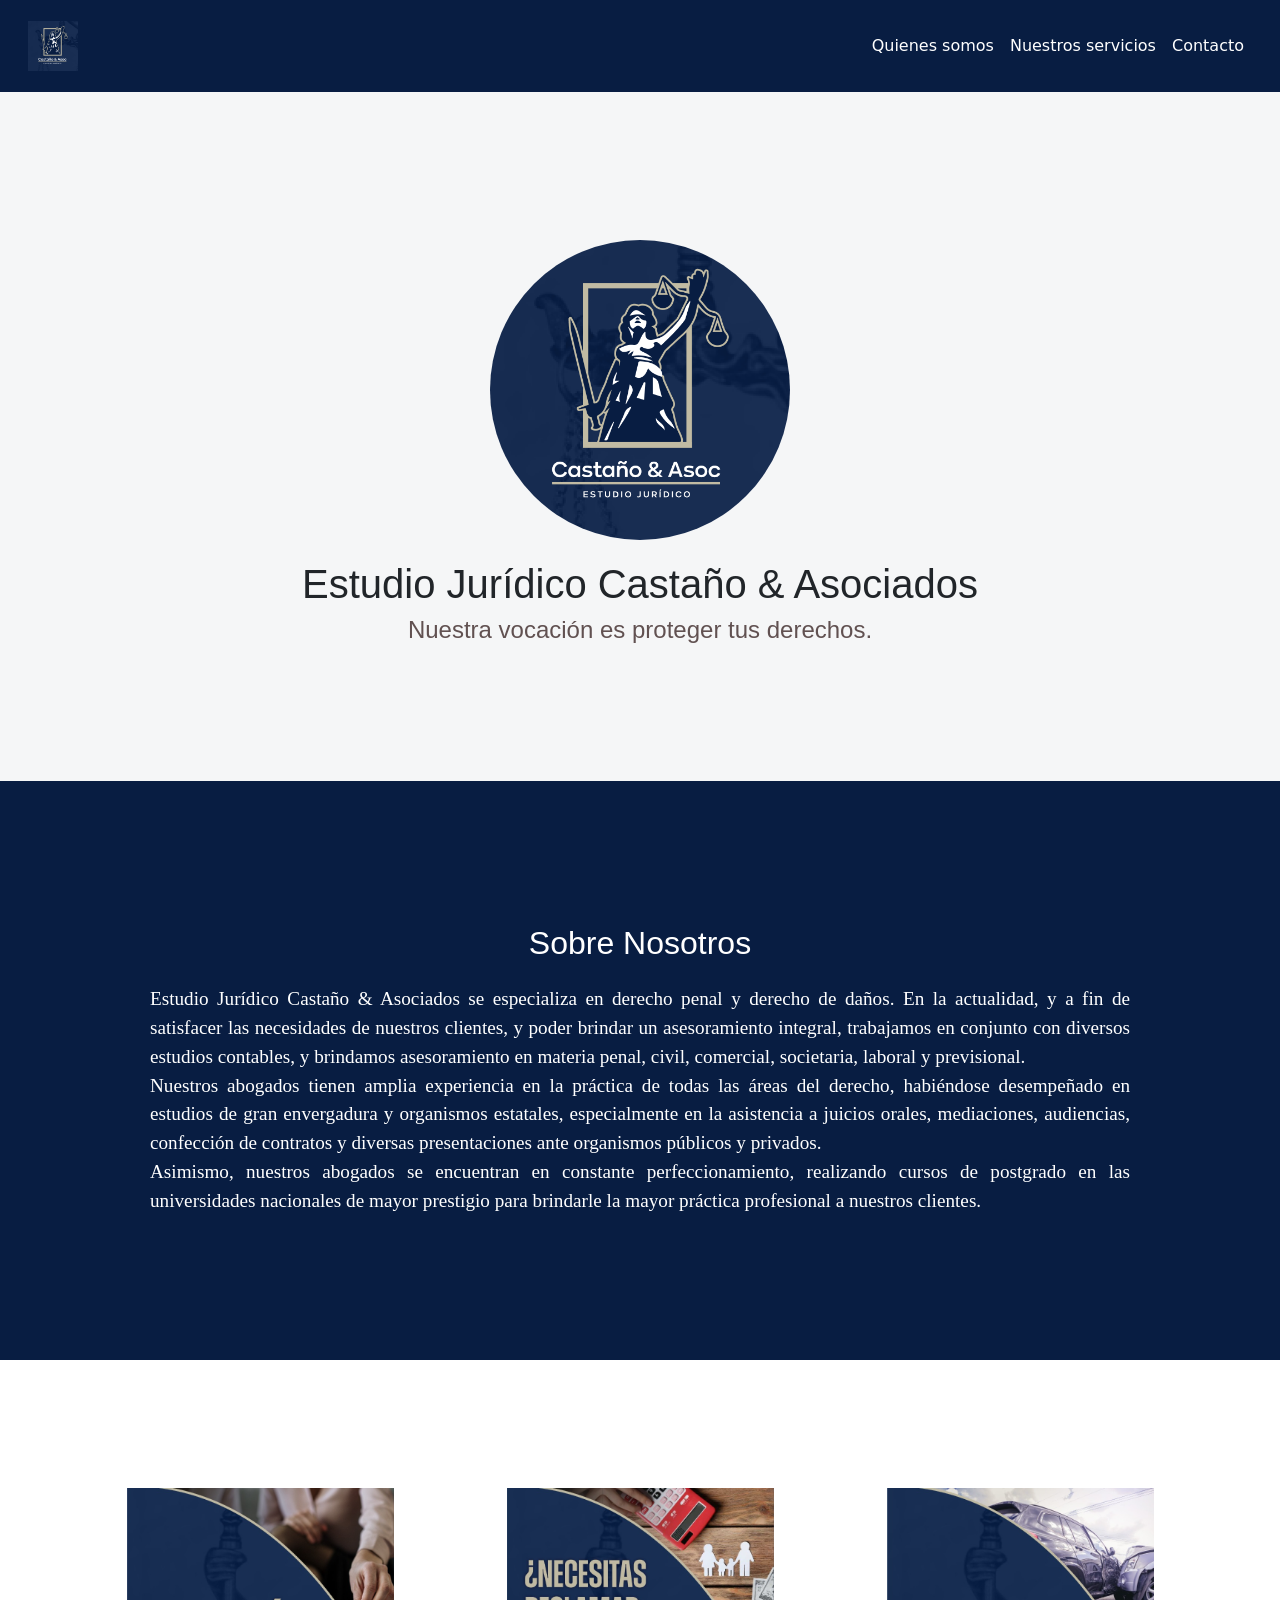
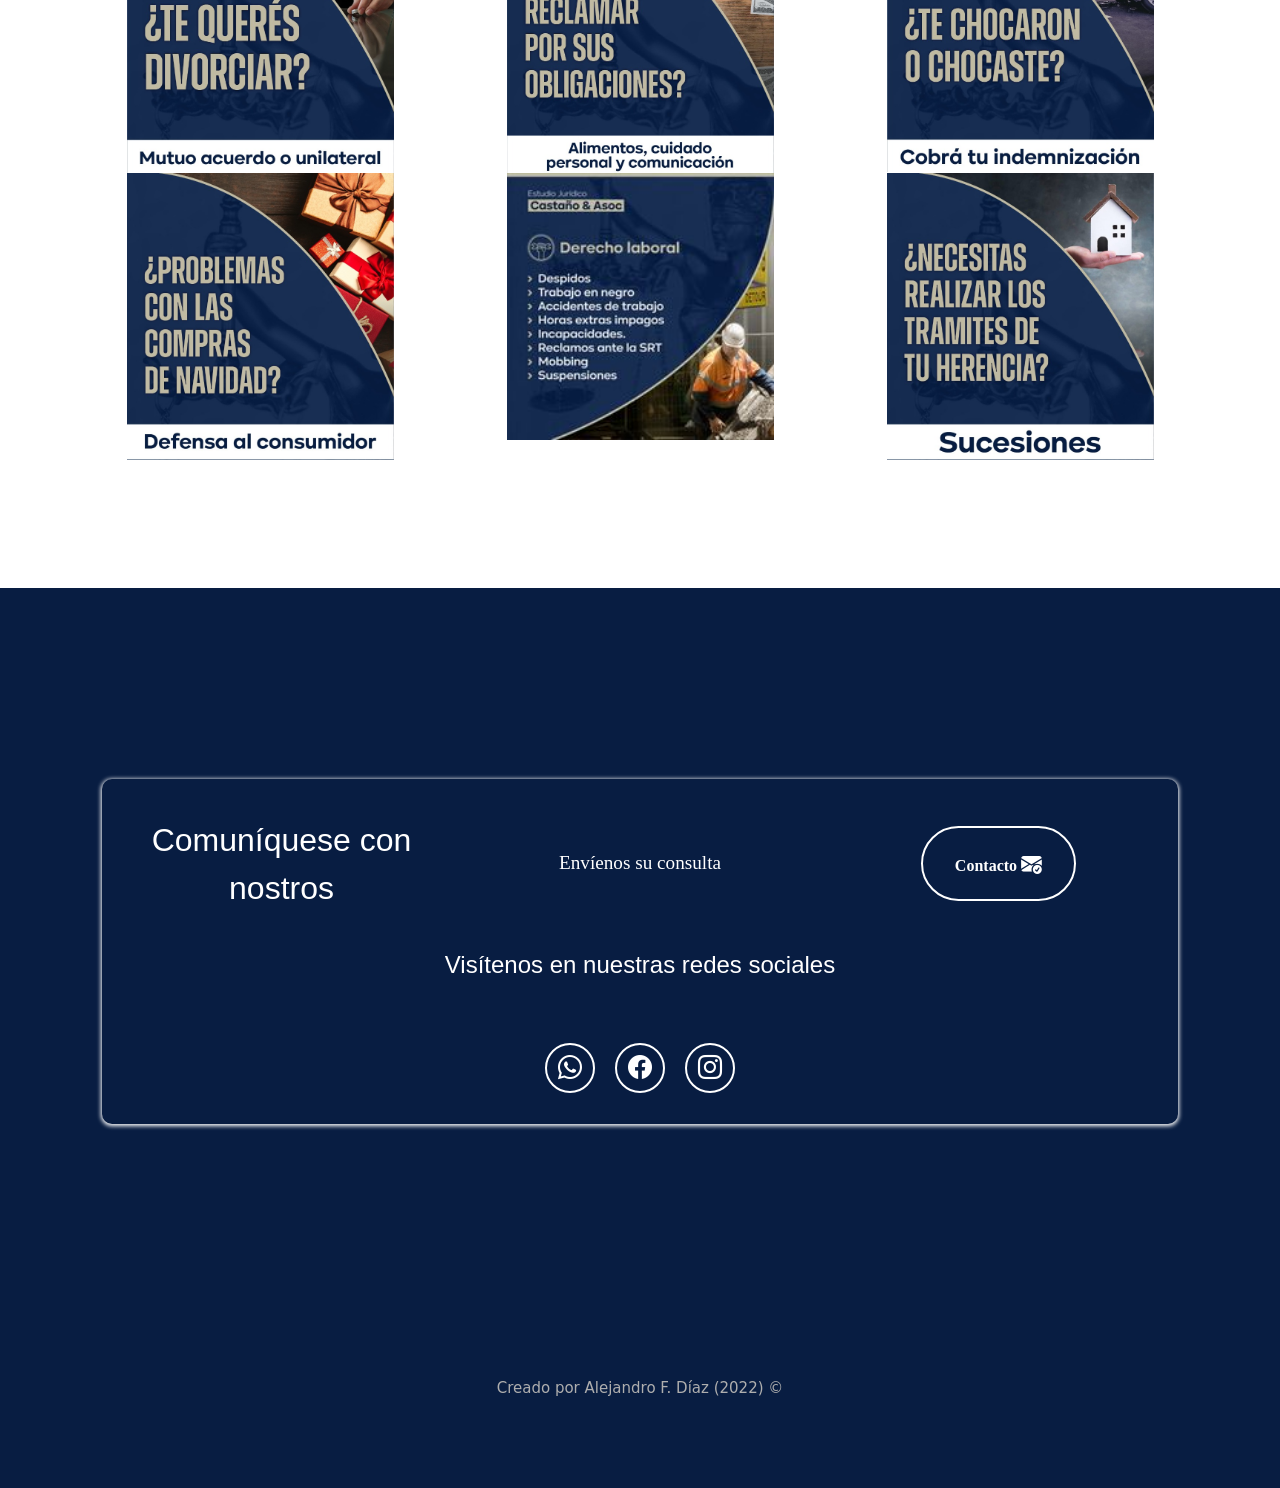
==== index.html @ 854d675e "quienes somos cambiado" ====
<!DOCTYPE html>
<html lang="en">

<head>
  <meta charset="UTF-8">
  <meta http-equiv="X-UA-Compatible" content="IE=edge">
  <meta name="viewport" content="width=device-width, initial-scale=1.0">
  <!-- CSS only -->
  <link href="https://cdn.jsdelivr.net/npm/bootstrap@5.2.2/dist/css/bootstrap.min.css" rel="stylesheet"
    integrity="sha384-Zenh87qX5JnK2Jl0vWa8Ck2rdkQ2Bzep5IDxbcnCeuOxjzrPF/et3URy9Bv1WTRi" crossorigin="anonymous">
  <link rel="stylesheet" href="https://cdn.jsdelivr.net/npm/bootstrap-icons@1.9.1/font/bootstrap-icons.css">
  <link href="estilo.css" rel="stylesheet">
  <link rel="stylesheet" href="https://cdnjs.cloudflare.com/ajax/libs/animate.css/4.1.1/animate.min.css" />

</head>

<body>
  <nav class="navbar navbar-expand-md navbar-light ">
    <div class="container-fluid">
      <button class="navbar-toggler" type="button" data-bs-toggle="collapse" data-bs-target="#navbar-toggler"
        aria-controls="navbarTogglerDemo02" aria-expanded="false" aria-label="Toggle navigation">
        <span class="navbar-toggler-icon"></span>
      </button>
      <div class="collapse navbar-collapse" id="navbar-toggler">
        <a class="navbar-brand" href="#principal">
          <img src="img/android-chrome-192x192.png" width="50" alt="">
        </a>
        <ul class="navbar-nav d-flex justify-content-center align-items-center">
          <li class="nav-item">
            <a class="nav-link" href="#quienes-somos">Quienes somos</a>
          </li>
          <li class="nav-item">
            <a class="nav-link" href="#servicio">Nuestros servicios</a>
          </li>
          <li class="nav-item">
            <a class="nav-link" href="#contacto">Contacto</a>
          </li>
        </ul>
      </div>
    </div>
  </nav>
  <!-- seccion principal -->
  <section class="principal align-items-strech" id="principal">
    <div class="div-principal d-flex flex-column justify-content-center align-items-center">
      <img class="imagen-principal img-fluid" src="img/1Castaño-&-Asoc.-Perfil.png" width="1200" height="780"
        alt="foto principal justicia">
      <h1>Estudio Jurídico Castaño & Asociados</h1>
      <h2>Nuestra vocación es proteger tus derechos.</h2>
    </div>
  </section>
  <!-- Quienes somos -->
  <section class="quienes-somos seccion-oscura" id="quienes-somos">
    <div class="contenedor">
      <h2 class="seccion-titulo">Sobre Nosotros</h2>
      <p class="seccion-texto">Estudio Jurídico Castaño & Asociados se especializa en derecho penal y derecho de daños.
        En la actualidad, y a fin de satisfacer las necesidades de nuestros clientes,
        y poder brindar un asesoramiento integral, trabajamos en conjunto con diversos estudios contables, y brindamos
        asesoramiento en materia penal, civil, comercial, societaria, laboral y previsional.<br>

        Nuestros abogados tienen amplia experiencia en la práctica de todas las áreas del derecho, habiéndose
        desempeñado en estudios de gran envergadura y organismos estatales, especialmente en la asistencia a juicios
        orales, mediaciones, audiencias, confección de contratos y diversas presentaciones ante organismos públicos y
        privados.<br>
        Asimismo, nuestros abogados se encuentran en constante perfeccionamiento, realizando cursos de postgrado en las
        universidades nacionales de mayor prestigio para brindarle la mayor práctica profesional a nuestros clientes.<br>
        
    </div>
  </section>

  <!-- Nuestros Servicios -->

  <section class="servicio seccion-clara" id="servicio">
    <div class="container text-center">
      <div class="row">
        <div class="columna col-12 col-md-4">
          <img src="img/4divorcio.png" width="75%" alt="">
        </div>
        <div class=" columna col-12 col-md-4">
          <img src="img/3alimentos.png" width="75%" alt="">
        </div>
        <div class=" columna col-12 col-md-4">
          <img src="img/5te_chocaron.png" width="75%" alt="">
        </div>
        <div class="columna col-12 col-md-4">
          <img src="img/1def_consumidor.png" width="75%" alt="">
        </div>
        <div class=" columna col-12 col-md-4">
          <img src="img/5laboral.jpg" width="75%" alt="">
        </div>
        <div class=" columna col-12 col-md-4  ">
          <img src="img/2sucesiones.png" width="75%" alt="">
        </div>
      </div>
    </div>
  </section>

  <!-- Contacto -->
  <section class="contacto seccion-oscura" id="contacto">
    <div class="contenedor">
      <div class="contenedor text-center rectangulo d-flex justify-content-evenly">
        <div class="row">
          <div class="col-12 col-md-4 seccion-titulo">
            Comuníquese con <br>nostros
          </div>
          <div class="col-12 col-md-4 descripcion">
            Envíenos su consulta
          </div>
          <div class="col-12 col-md-4">
            <a href="mailto:drcastanoyasoc@gmail.com">
              <button type="button">
                Contacto
                <i class="bi bi-envelope-check-fill"></i>
              </button>
            </a>
          </div>
          <div class="seccion-oscura d-flex flex-column align-items-center justify-content-center">
            <p class="footer-texto text-center">Visítenos en nuestras redes sociales</p>
            <div class="iconos-redes-sociales d-flex flex-wrap align-items-center justify-content-center">
              <a href="https://wa.me/541133114946" target="_blank" rel="noopener noreferrer">
                <i class="bi bi-whatsapp"></i>
              </a>
              <a href="https://www.facebook.com/profile.php?id=100085664975216&mibextid=ZbWKwL" target="_blank"
                rel="noopener noreferrer">
                <i class="bi bi-facebook"></i>
              </a>
              <a href="https://www.instagram.com/dr.juangabrielcastano/" target="_blank" rel="noopener noreferrer">
                <i class="bi bi-instagram"></i>
              </a>
              <!-- <a href="mailto:drcastanoyasoc@gmail.com" target="_blank" rel="noopener noreferrer">
                <i class="bi bi-envelope"></i>
              </a> -->
            </div>
          </div>
        </div>
      </div>
    </div>
  </section>

  <!-- Pie de pagina (footer) -->
  <footer class="seccion-oscura d-flex flex-column align-items-center justify-content-center">
    <div class="derechos-de-autor">Creado por Alejandro F. Díaz (2022) &#169;</div>
  </footer>




  <!-- JavaScript Bundle with Popper -->
  <script src="https://cdn.jsdelivr.net/npm/bootstrap@5.2.2/dist/js/bootstrap.bundle.min.js"
    integrity="sha384-OERcA2EqjJCMA+/3y+gxIOqMEjwtxJY7qPCqsdltbNJuaOe923+mo//f6V8Qbsw3"
    crossorigin="anonymous"></script>

</body>

</html>
---- estilo.css ----
/* BARRA DE NAVEGACION */
.navbar {
  padding: 1rem;
  background: rgb(08, 29, 66);
    position: sticky; /* Posicionamos el elemento con el valor sticky */
    top: 0; 

}

.navbar-collapse {
  align-items: center;
  justify-content: space-between;

}
.navbar-light .navbar-toggler {
    border-color: white ;
}

.navbar-light .navbar-toggler  .navbar-toggler-icon {
  background-image: url("data:image/svg+xml;charset=utf8,%3Csvg viewBox='0 0 30 30' xmlns='http://www.w3.org/2000/svg'%3E%3Cpath stroke='rgba(255, 255, 255, 0.85)' stroke-width='2' stroke-linecap='round' stroke-miterlimit='10' d='M4 7h22M4 15h22M4 23h22'/%3E%3C/svg%3E");
}
.nav-link {
  color: white;

}
/* 
.div-principal {
  padding: 10% 0;
} */

.div-principal h2 {
  font-size: 1.5rem;
  color: #615151;

}


/* estilos generales */
section {
  display: flex;
  flex-direction: column;
  align-items: center;
  font-family: 'Times New Roman', Times, serif;
  justify-content: center;
  padding: 10% 0;
}

h1 {
  font-size: 2.5rem;
  font-family: sans-serif;
}

h2 {
  font-size: 1.5rem;
  font-family: sans-serif;
  text-align: center;
}

.seccion-titulo {
  font-size: 2rem;
  padding: 15px 0;
  justify-content: center;
  font-family: sans-serif;
}

.seccion-texto {
  font-size: 1.2rem;
  justify-content: left;
}

.seccion-oscura {
  color: white;
  background-color: rgb(08, 29, 66);
  /* background: linear-gradient(70deg, rgb(08, 29, 66), rgb(72, 90, 192)); */

}

.imagen-principal {
  width: 300px;
  height: 300px;
  border-radius: 50%;
  margin: 20px;
}

/* seccion principal */
.principal {
  background-color: #f5f6f7;
  min-height: 450px;
  text-align: center;
  padding: 10% 0;
}

/* Quienes somos */
.quienes-somos {
  height: 75%;
  padding: 10% 0;
}

.quienes-somos .contenedor {
  max-width: 1000px;
  text-align:justify;
  padding: 0px 10px;
}

.servicio {
  padding: 10% 0;
}

.servicio .columna {
  display: flex;
  flex-direction: column;
  align-items: center;
  justify-content: space-between;
  transition: all 0.2 ease-in;
  overflow: hidden;
  
}

.servicio .columna:hover {
  /* background-color: rgb(08, 29, 66); */
  -webkit-transform: scale(1.1);
  transform: scale(1.1);

}

.contacto .contenedor {
  max-width: 1100px;
  min-height: 200px;
  padding: 2% 0;
margin: 5px;
}

.contacto .rectangulo {
  margin-top: 2rem;
  /* background-color: rgb(13,110,253); */
  border-radius: 10px;
  box-shadow: 0px 1px 4px 1px white;
  
}

.contacto .row {
  width: 100%;
  display: flex;
  align-items: center;

}

.contacto .descripcion {
  color: white;
  font-size: 1.2rem;
}

.contacto button {
  color: white;
  font-weight: bold;
  background-color: transparent;
  border: 2px solid white;
  padding: 1.25em 2em;
  margin: 10px;
  border-radius: 100px;
  transition: all 0.2s ease-in-out;
}

.contacto button:hover {
  background-color: white;
  color: black;

}

.contacto button i {
  color: white;
  font-size: 1.3rem;
  transition: all 0.2s ease-in-out;

}

.contacto button:hover i {
  color: black;

}

footer {
  min-height: 200px;
  
}

.footer-texto {
  font-size: 1.5rem;
  padding: 20px;
  margin-bottom: 30px;
  font-family: 'Quicksand', sans-serif;
}

.iconos-redes-sociales a {
  width: 50px;
  height: 50px;
  display: flex;
  align-items: center;
  justify-content: center;
  padding: 2px;
  margin: 10px;
  border: 2px solid white;
  border-radius: 50%;
  transition: all 0.2s ease-in;
}

.iconos-redes-sociales i {
  color: white;
  font-size: 1.5rem;
  transition: all 0.2s ease-in;
}

.iconos-redes-sociales a:hover {
  background-color: white;
  border: 2px solid rgb(13, 110, 253);
}

.iconos-redes-sociales a:hover i {
  color: black;
}

.derechos-de-autor {
  font-size: 15px;
  color: #aeaeae;
  /* padding: 10% 0 ; */
}

/* responsive */
@media screen and (max-width:767px) {
  .navbar-brand {
    display: none;
    /* desaparece el logo */
    
  }
}

@media screen and (min-width:700px) {
  .div-secundario-imagen {
    max-width: 600px;
  }
}
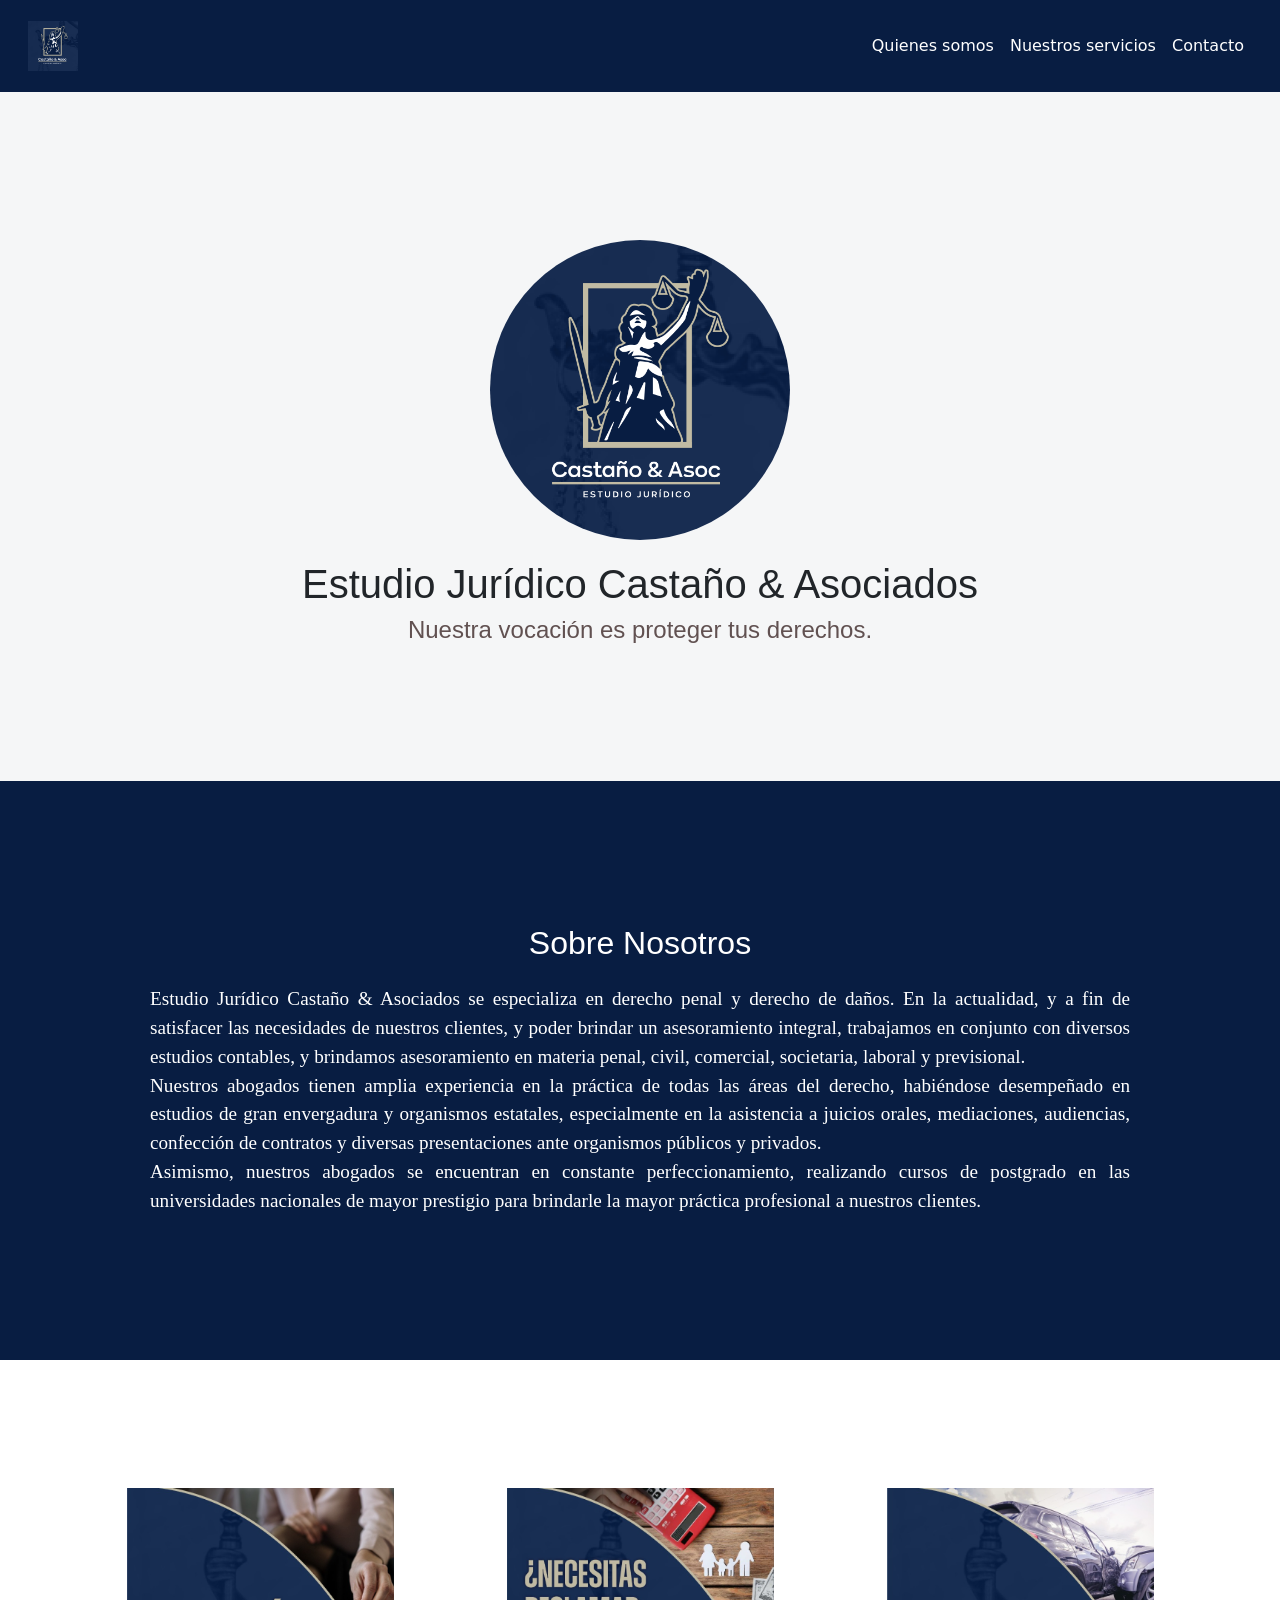
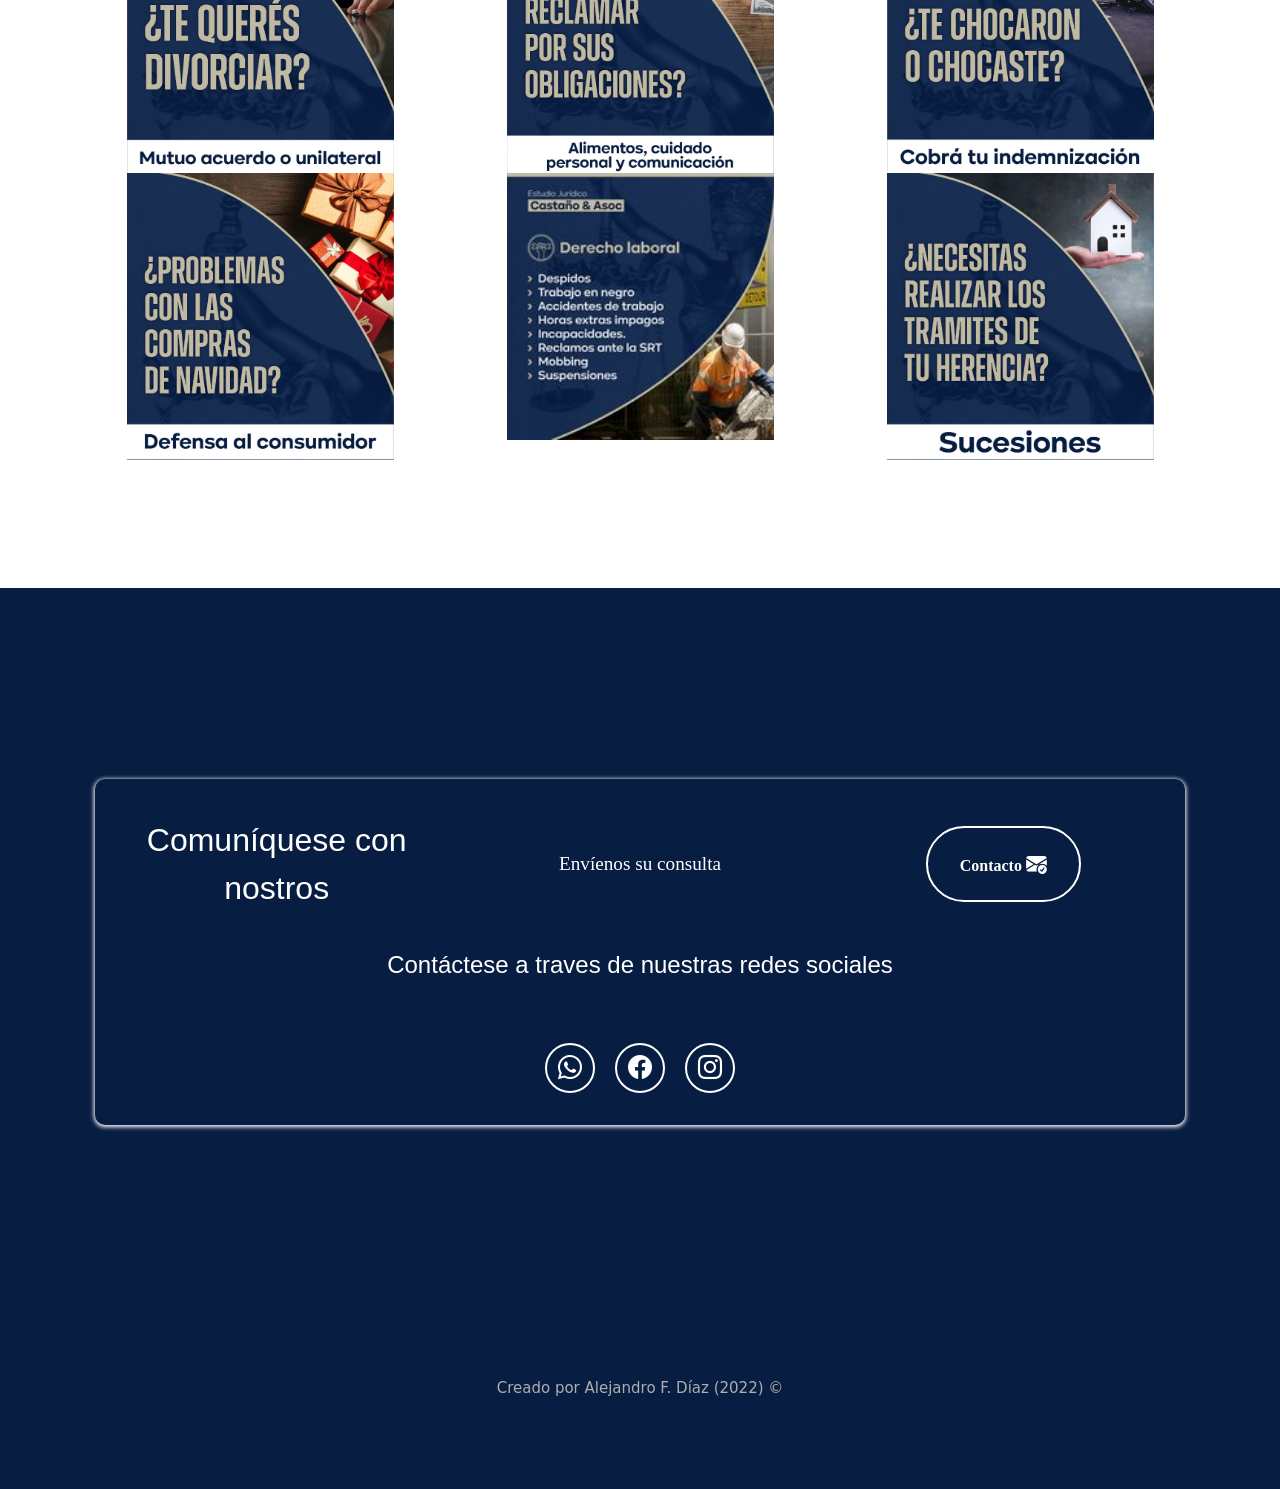
==== commit 1226d580: "modified" ====
--- a/index.html
+++ b/index.html
@@ -114,7 +114,7 @@
             </a>
           </div>
           <div class="seccion-oscura d-flex flex-column align-items-center justify-content-center">
-            <p class="footer-texto text-center">Visítenos en nuestras redes sociales</p>
+            <p class="footer-texto text-center">Contáctese a traves de nuestras redes sociales</p>
             <div class="iconos-redes-sociales d-flex flex-wrap align-items-center justify-content-center">
               <a href="https://wa.me/541133114946" target="_blank" rel="noopener noreferrer">
                 <i class="bi bi-whatsapp"></i>
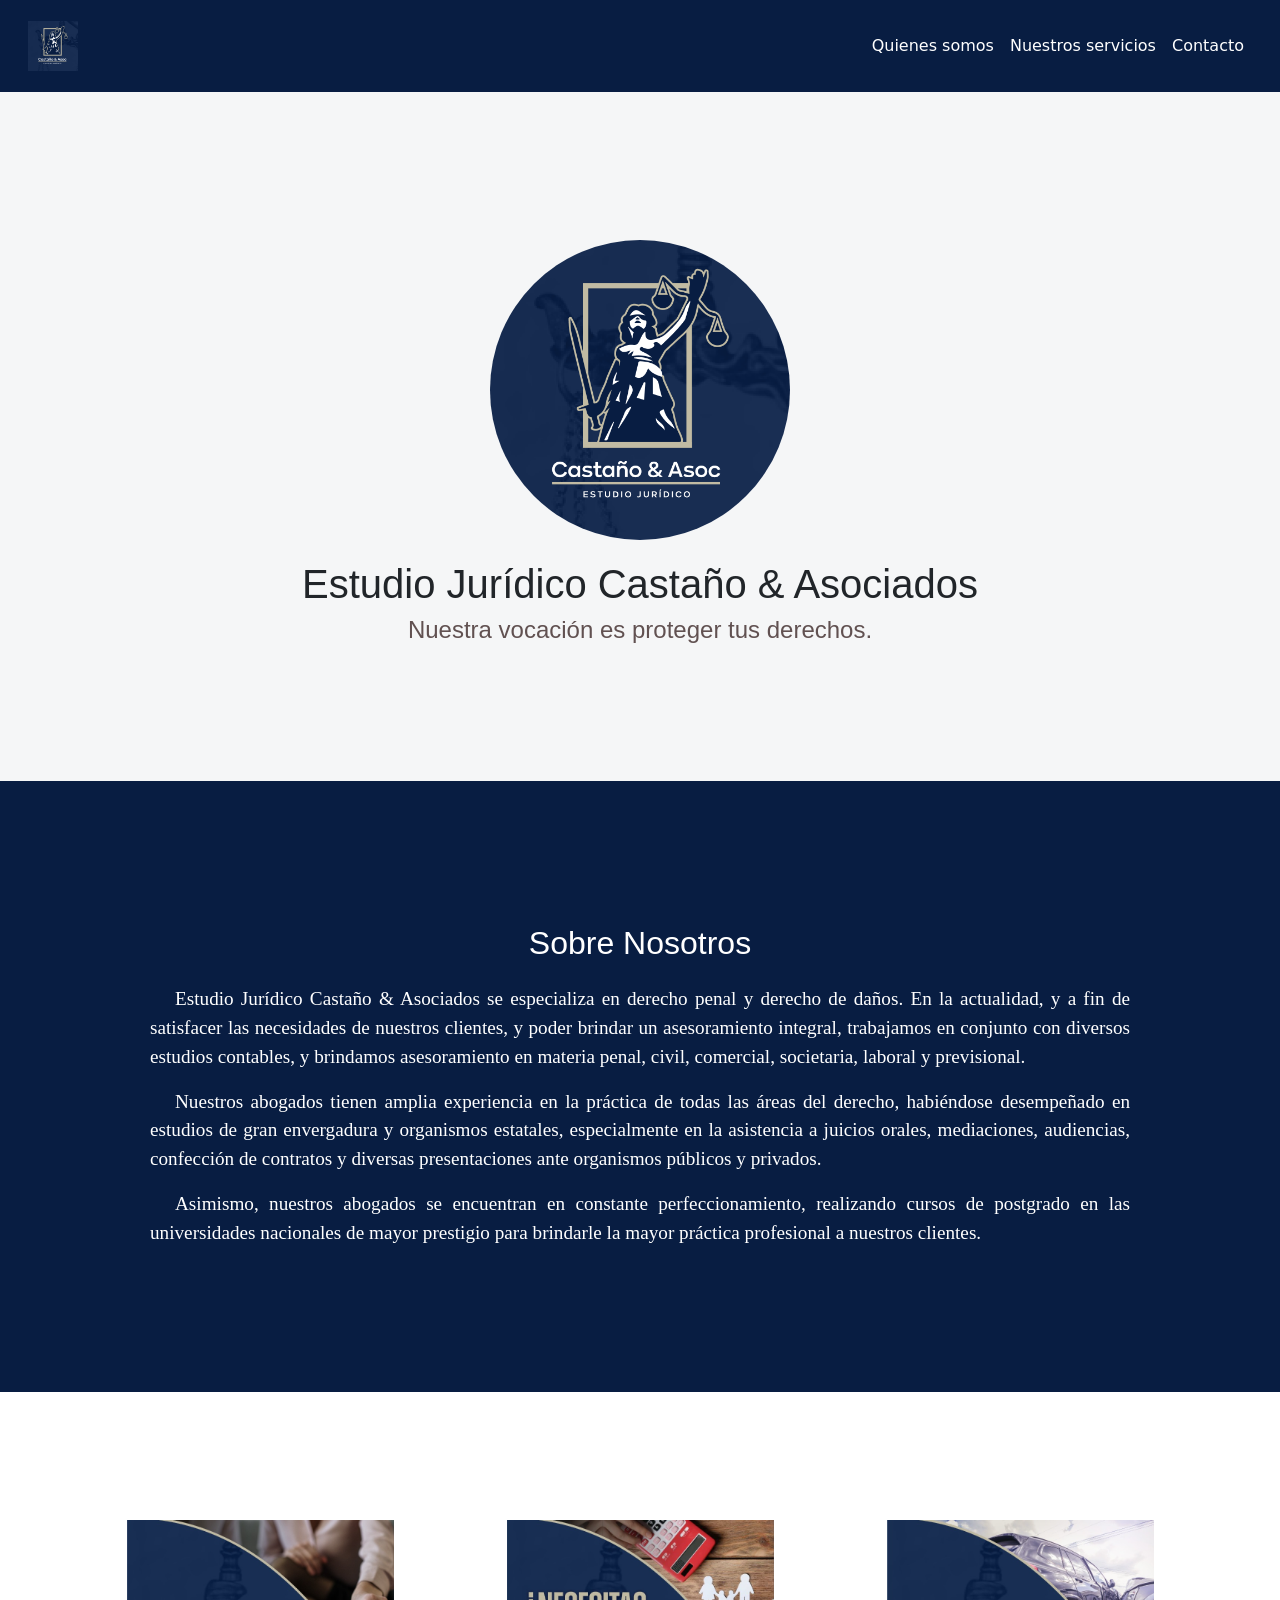
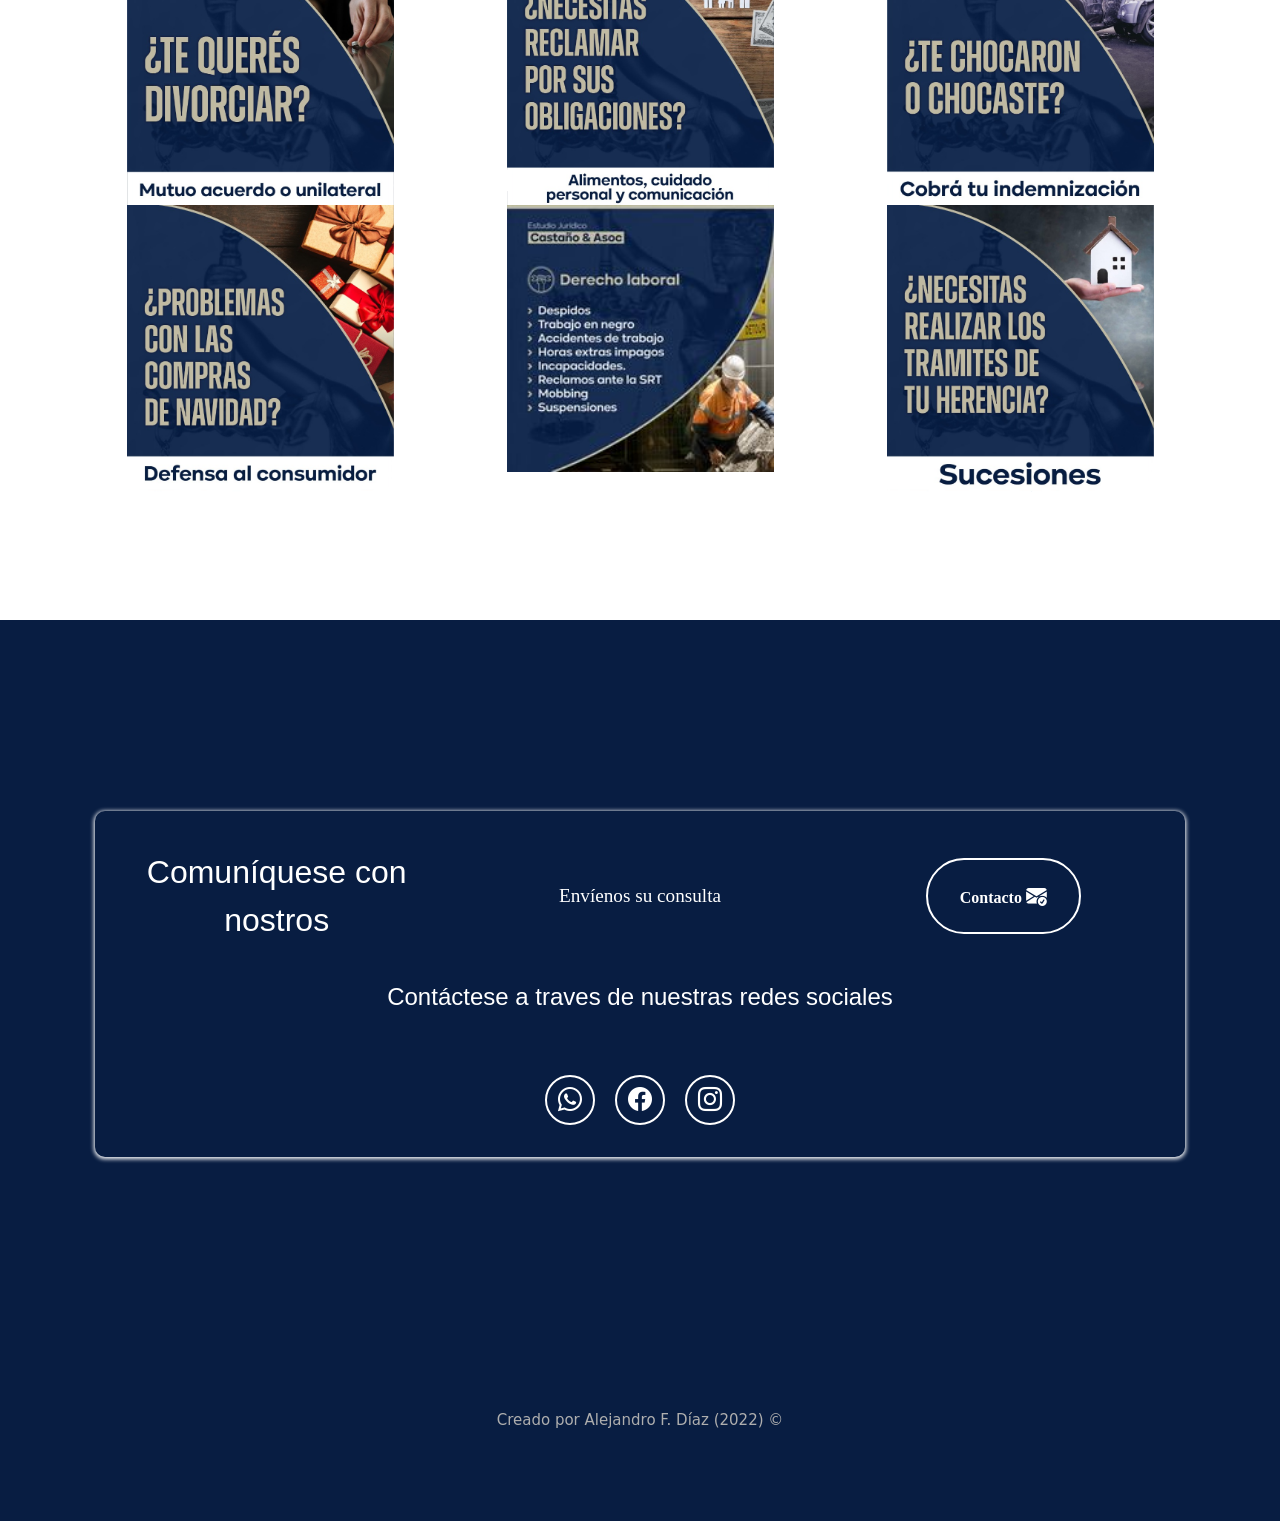
==== commit f9ea73df: "." ====
--- a/index.html
+++ b/index.html
@@ -18,12 +18,12 @@
   <nav class="navbar navbar-expand-md navbar-light ">
     <div class="container-fluid">
       <button class="navbar-toggler" type="button" data-bs-toggle="collapse" data-bs-target="#navbar-toggler"
-        aria-controls="navbarTogglerDemo02" aria-expanded="false" aria-label="Toggle navigation">
+        aria-controls="navbarTogglerDemo01" aria-expanded="false" aria-label="Toggle navigation">
         <span class="navbar-toggler-icon"></span>
       </button>
       <div class="collapse navbar-collapse" id="navbar-toggler">
         <a class="navbar-brand" href="#principal">
-          <img src="img/android-chrome-192x192.png" width="50" alt="">
+          <img src="img/android-chrome-192x192.png" width="50" alt="Logo Estudio">
         </a>
         <ul class="navbar-nav d-flex justify-content-center align-items-center">
           <li class="nav-item">
@@ -56,14 +56,15 @@
         En la actualidad, y a fin de satisfacer las necesidades de nuestros clientes,
         y poder brindar un asesoramiento integral, trabajamos en conjunto con diversos estudios contables, y brindamos
         asesoramiento en materia penal, civil, comercial, societaria, laboral y previsional.<br>
+      </p> 
 
-        Nuestros abogados tienen amplia experiencia en la práctica de todas las áreas del derecho, habiéndose
+
+      <p class="seccion-texto">Nuestros abogados tienen amplia experiencia en la práctica de todas las áreas del derecho, habiéndose
         desempeñado en estudios de gran envergadura y organismos estatales, especialmente en la asistencia a juicios
         orales, mediaciones, audiencias, confección de contratos y diversas presentaciones ante organismos públicos y
-        privados.<br>
-        Asimismo, nuestros abogados se encuentran en constante perfeccionamiento, realizando cursos de postgrado en las
-        universidades nacionales de mayor prestigio para brindarle la mayor práctica profesional a nuestros clientes.<br>
-        
+        privados.<br></p>
+        <p class="seccion-texto">Asimismo, nuestros abogados se encuentran en constante perfeccionamiento, realizando cursos de postgrado en las
+        universidades nacionales de mayor prestigio para brindarle la mayor práctica profesional a nuestros clientes.<br></p>
     </div>
   </section>
 
--- a/estilo.css
+++ b/estilo.css
@@ -2,8 +2,8 @@
 .navbar {
   padding: 1rem;
   background: rgb(08, 29, 66);
-    position: sticky; /* Posicionamos el elemento con el valor sticky */
-    top: 0; 
+  position: sticky; /* Posicionamos el elemento con el valor sticky */
+  top: 0; 
 
 }
 
@@ -13,7 +13,7 @@
 
 }
 .navbar-light .navbar-toggler {
-    border-color: white ;
+  border-color: white ;
 }
 
 .navbar-light .navbar-toggler  .navbar-toggler-icon {
@@ -23,10 +23,6 @@
   color: white;
 
 }
-/* 
-.div-principal {
-  padding: 10% 0;
-} */
 
 .div-principal h2 {
   font-size: 1.5rem;
@@ -68,11 +64,13 @@
   justify-content: left;
 }
 
+.seccion-texto:first-letter {
+	margin-left: 25px;
+}
+
 .seccion-oscura {
   color: white;
   background-color: rgb(08, 29, 66);
-  /* background: linear-gradient(70deg, rgb(08, 29, 66), rgb(72, 90, 192)); */
-
 }
 
 .imagen-principal {
@@ -96,6 +94,7 @@
   padding: 10% 0;
 }
 
+
 .quienes-somos .contenedor {
   max-width: 1000px;
   text-align:justify;
@@ -127,7 +126,7 @@
   max-width: 1100px;
   min-height: 200px;
   padding: 2% 0;
-margin: 5px;
+  margin: 5px;
 }
 
 .contacto .rectangulo {
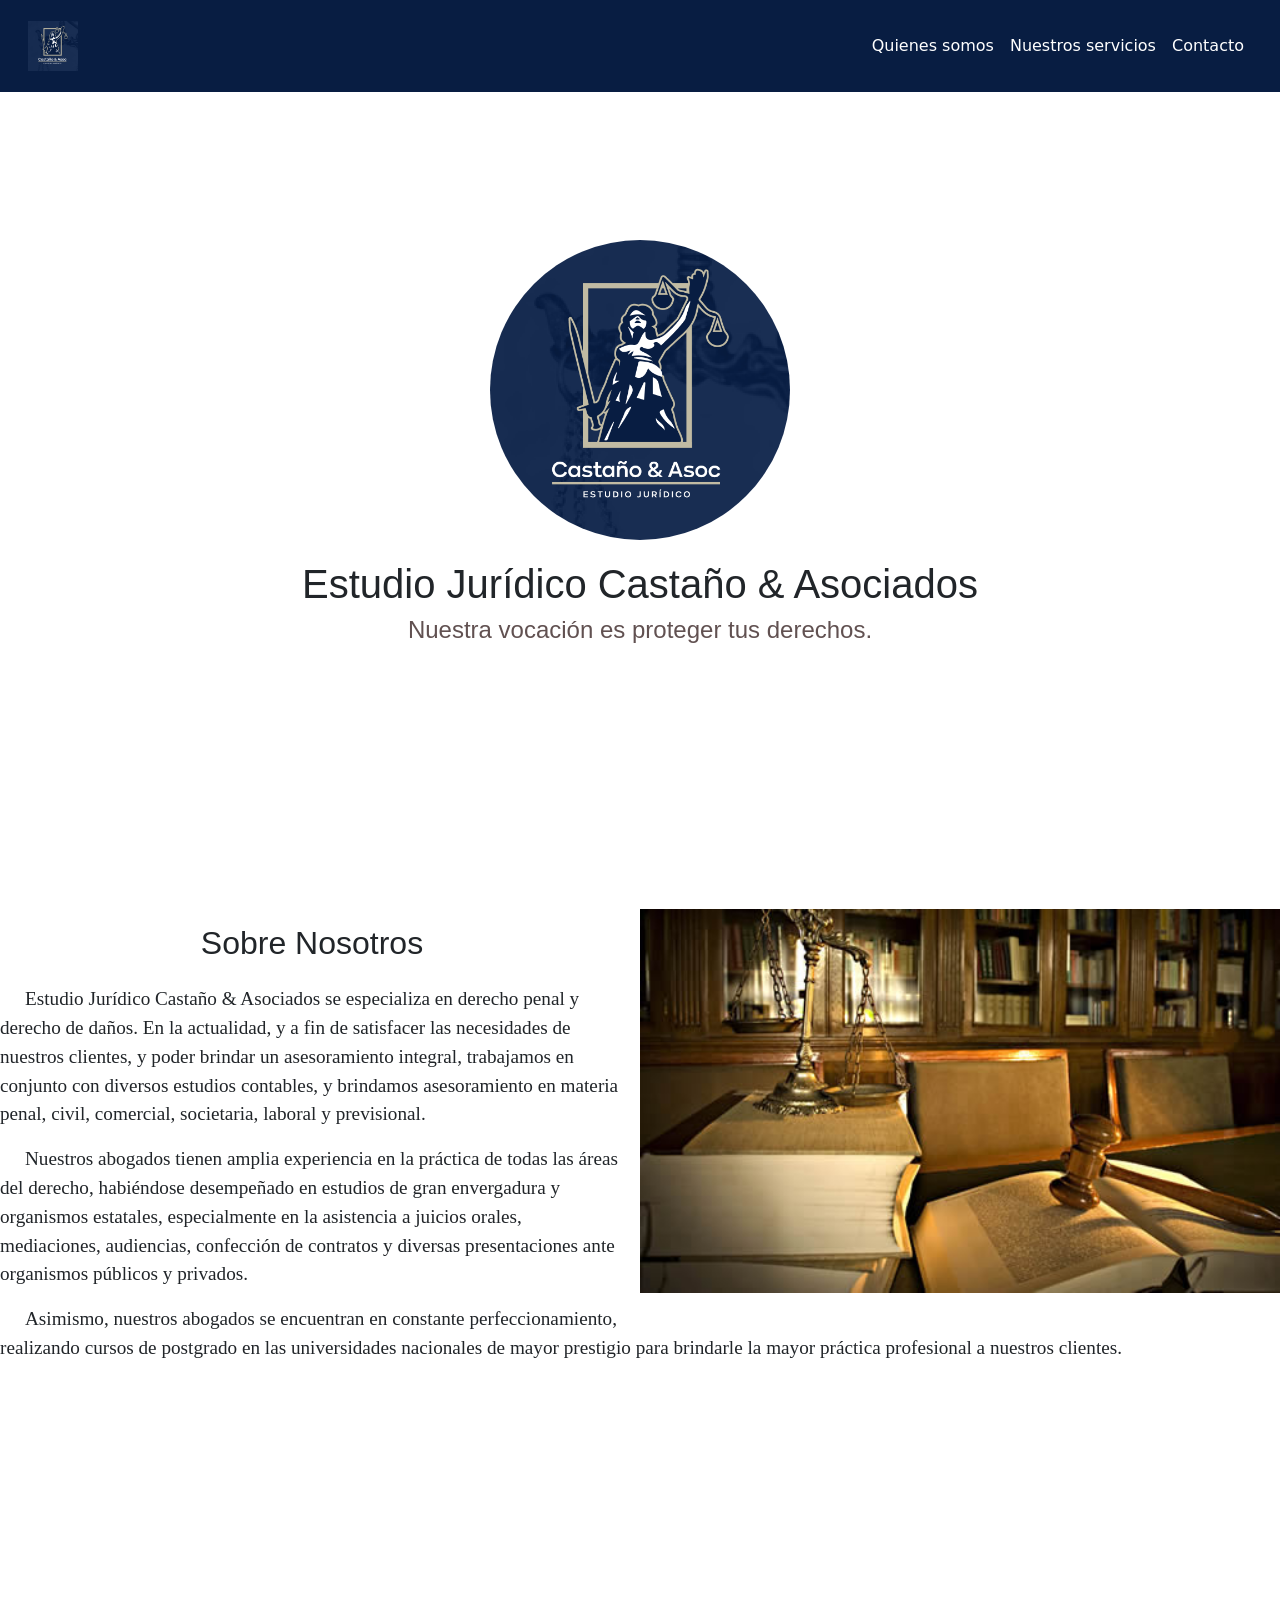
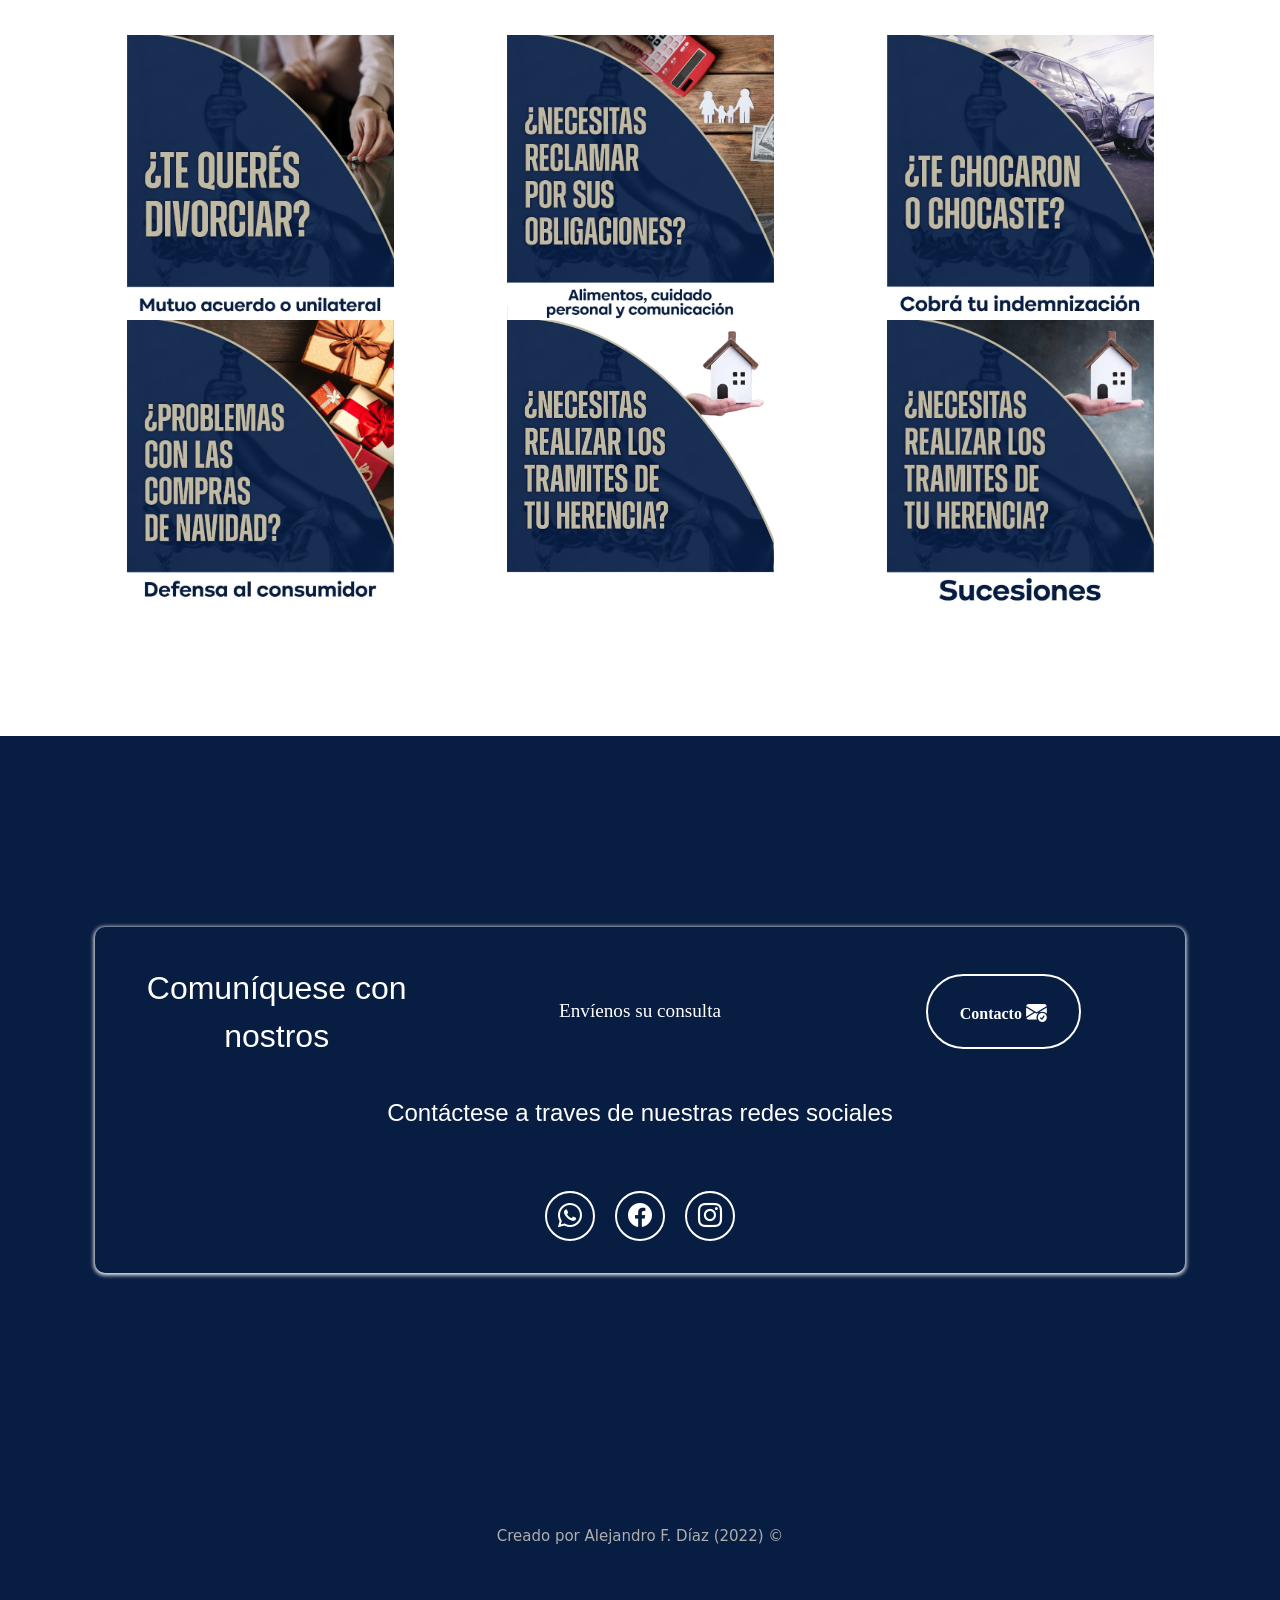
==== commit cde05edb: "." ====
--- a/index.html
+++ b/index.html
@@ -49,7 +49,7 @@
     </div>
   </section>
   <!-- Quienes somos -->
-  <section class="quienes-somos seccion-oscura" id="quienes-somos">
+<!--   <section class="quienes-somos seccion-oscura" id="quienes-somos">
     <div class="contenedor">
       <h2 class="seccion-titulo">Sobre Nosotros</h2>
       <p class="seccion-texto">Estudio Jurídico Castaño & Asociados se especializa en derecho penal y derecho de daños.
@@ -67,7 +67,27 @@
         universidades nacionales de mayor prestigio para brindarle la mayor práctica profesional a nuestros clientes.<br></p>
     </div>
   </section>
+   -->
+   <section id="quienes-somos">
+  <div class="clearfix">
+    <img src="img/bufete-de-abogados-1.jpg"  class="col-md-6 float-md-end mb-3 ms-md-3 img-fluid" alt="...">
+    <h2 class="seccion-titulo">Sobre Nosotros</h2>  
+    <p class="seccion-texto">Estudio Jurídico Castaño & Asociados se especializa en derecho penal y derecho de daños.
+      En la actualidad, y a fin de satisfacer las necesidades de nuestros clientes,
+      y poder brindar un asesoramiento integral, trabajamos en conjunto con diversos estudios contables, y brindamos
+      asesoramiento en materia penal, civil, comercial, societaria, laboral y previsional.<br>
+    </p> 
 
+
+    <p class="seccion-texto">Nuestros abogados tienen amplia experiencia en la práctica de todas las áreas del derecho, habiéndose
+      desempeñado en estudios de gran envergadura y organismos estatales, especialmente en la asistencia a juicios
+      orales, mediaciones, audiencias, confección de contratos y diversas presentaciones ante organismos públicos y
+      privados.<br></p>
+      <p class="seccion-texto">Asimismo, nuestros abogados se encuentran en constante perfeccionamiento, realizando cursos de postgrado en las
+      universidades nacionales de mayor prestigio para brindarle la mayor práctica profesional a nuestros clientes.<br></p>
+  </div>
+
+</section>
   <!-- Nuestros Servicios -->
 
   <section class="servicio seccion-clara" id="servicio">
@@ -82,13 +102,13 @@
         <div class=" columna col-12 col-md-4">
           <img src="img/5te_chocaron.png" width="75%" alt="">
         </div>
-        <div class="columna col-12 col-md-4">
+        <div class="columna col-8 col-md-4">
           <img src="img/1def_consumidor.png" width="75%" alt="">
         </div>
-        <div class=" columna col-12 col-md-4">
-          <img src="img/5laboral.jpg" width="75%" alt="">
+         <div class=" columna col-12 col-md-4">
+          <img src="img/2sucesiones-removebg-preview (1).png" width="75%" alt="">
         </div>
-        <div class=" columna col-12 col-md-4  ">
+        <div class=" columna col-8 col-md-4  ">
           <img src="img/2sucesiones.png" width="75%" alt="">
         </div>
       </div>
--- a/estilo.css
+++ b/estilo.css
@@ -82,7 +82,7 @@
 
 /* seccion principal */
 .principal {
-  background-color: #f5f6f7;
+  background-color: white;
   min-height: 450px;
   text-align: center;
   padding: 10% 0;
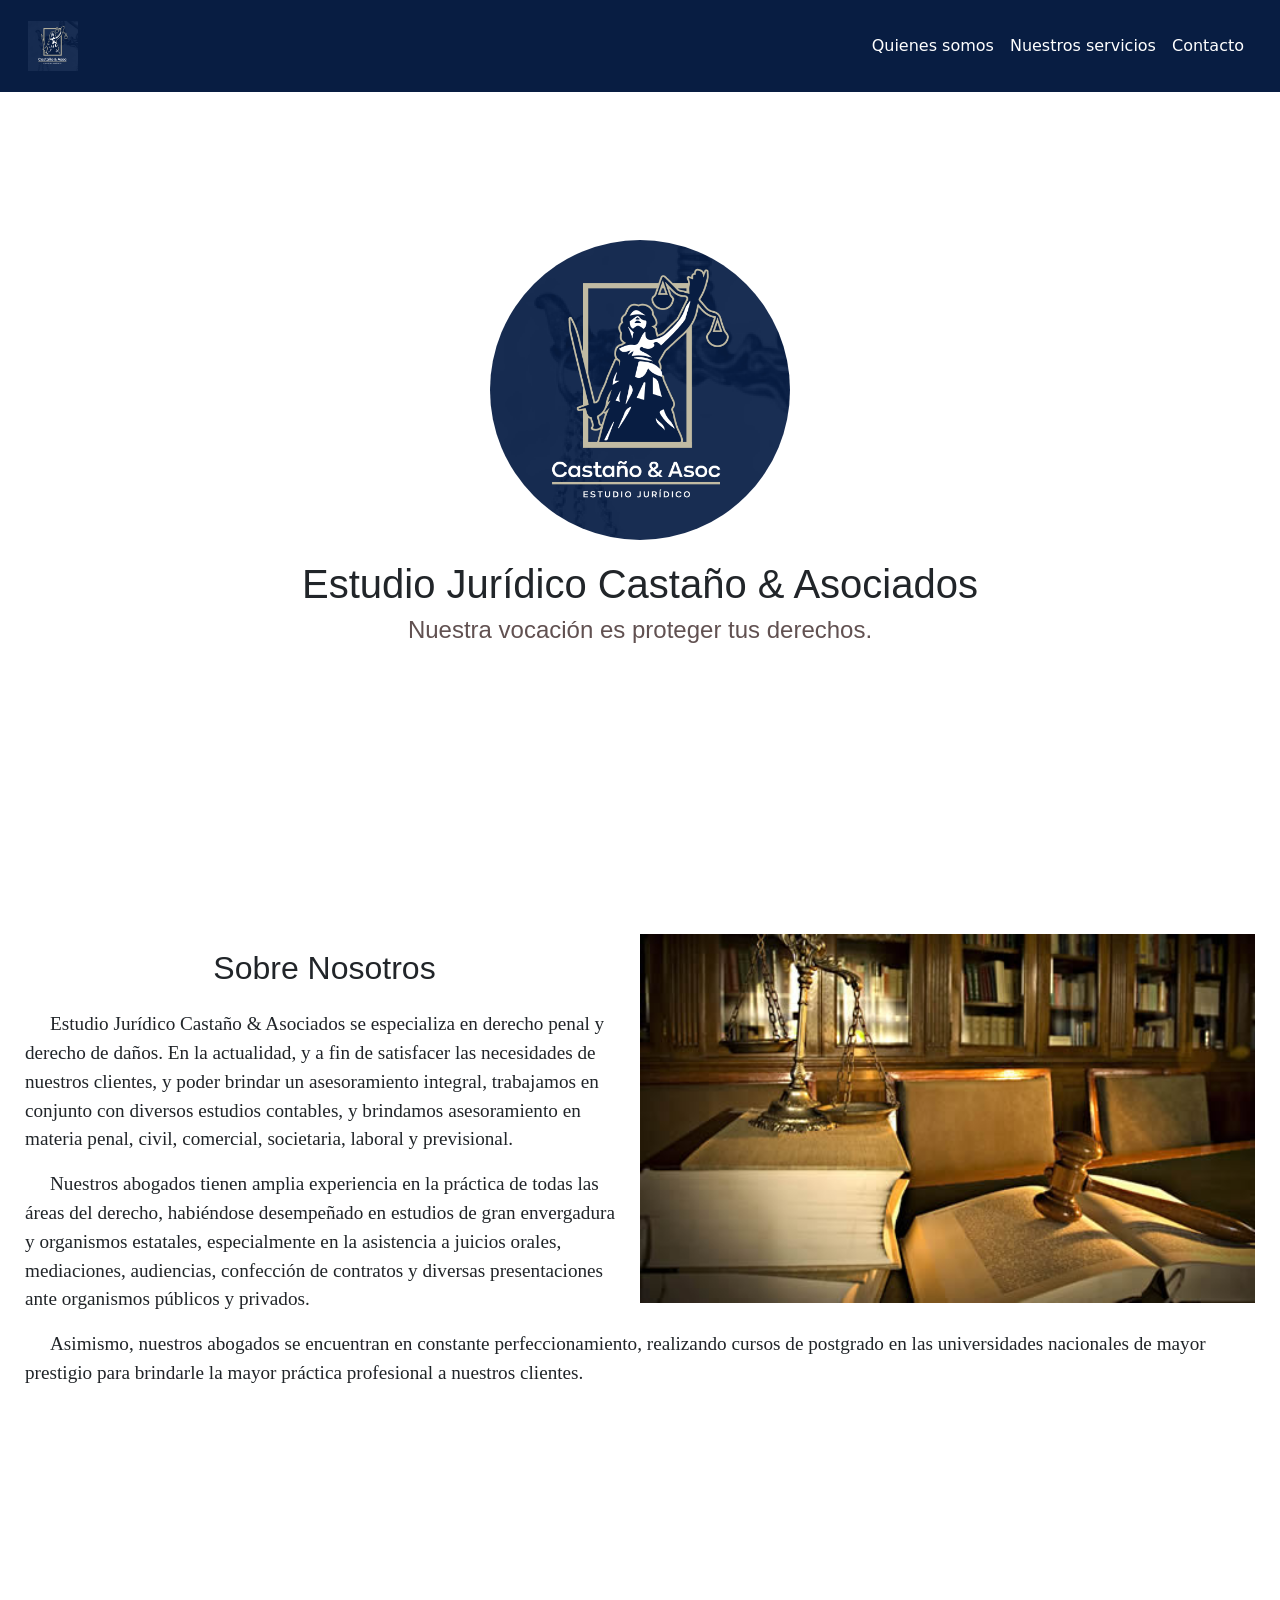
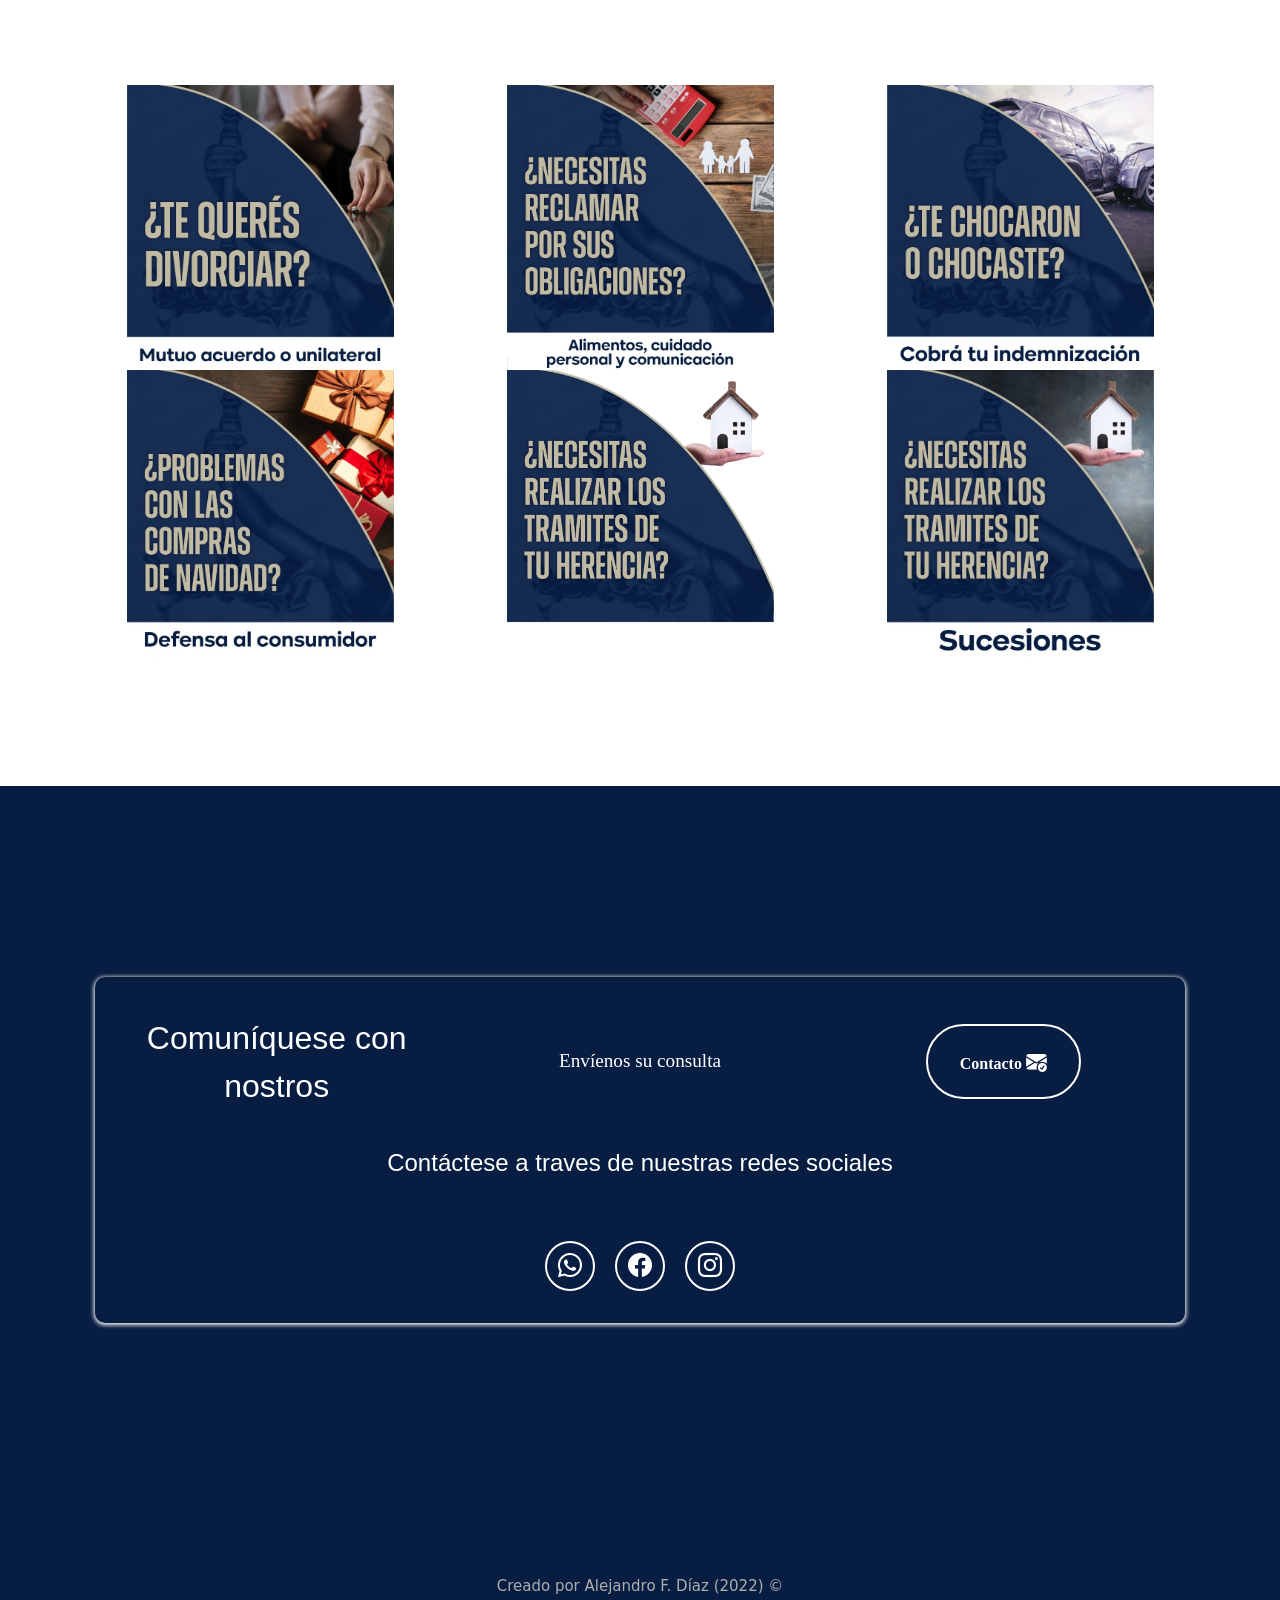
==== commit e329e09f: "final?" ====
--- a/index.html
+++ b/index.html
@@ -69,7 +69,7 @@
   </section>
    -->
    <section id="quienes-somos">
-  <div class="clearfix">
+  <div class="clearfix" >
     <img src="img/bufete-de-abogados-1.jpg"  class="col-md-6 float-md-end mb-3 ms-md-3 img-fluid" alt="...">
     <h2 class="seccion-titulo">Sobre Nosotros</h2>  
     <p class="seccion-texto">Estudio Jurídico Castaño & Asociados se especializa en derecho penal y derecho de daños.
@@ -102,13 +102,13 @@
         <div class=" columna col-12 col-md-4">
           <img src="img/5te_chocaron.png" width="75%" alt="">
         </div>
-        <div class="columna col-8 col-md-4">
+        <div class="columna col-12 col-md-4">
           <img src="img/1def_consumidor.png" width="75%" alt="">
         </div>
          <div class=" columna col-12 col-md-4">
           <img src="img/2sucesiones-removebg-preview (1).png" width="75%" alt="">
         </div>
-        <div class=" columna col-8 col-md-4  ">
+        <div class=" columna col-12 col-md-4  ">
           <img src="img/2sucesiones.png" width="75%" alt="">
         </div>
       </div>
--- a/estilo.css
+++ b/estilo.css
@@ -91,7 +91,7 @@
 /* Quienes somos */
 .quienes-somos {
   height: 75%;
-  padding: 10% 0;
+  padding: 10px;
 }
 
 
@@ -101,6 +101,9 @@
   padding: 0px 10px;
 }
 
+.clearfix{
+  padding: 25px;
+}
 .servicio {
   padding: 10% 0;
 }
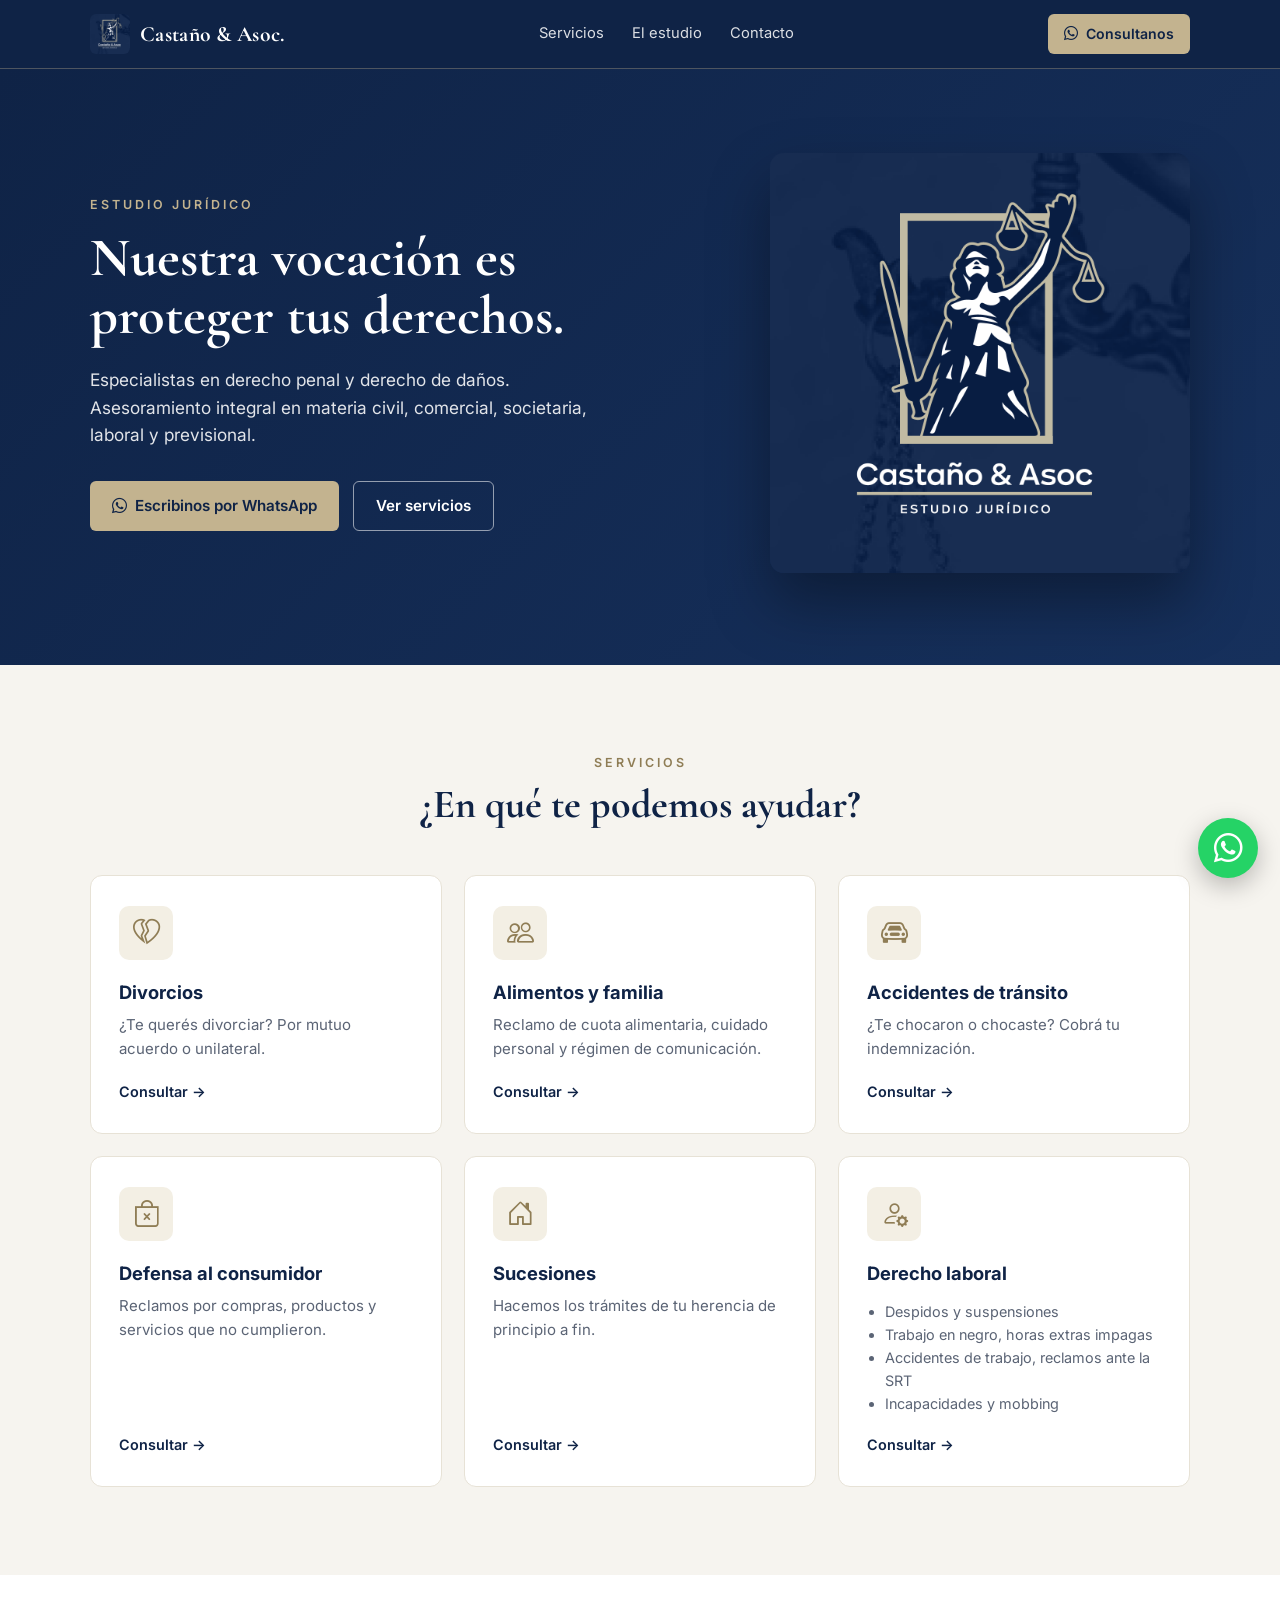
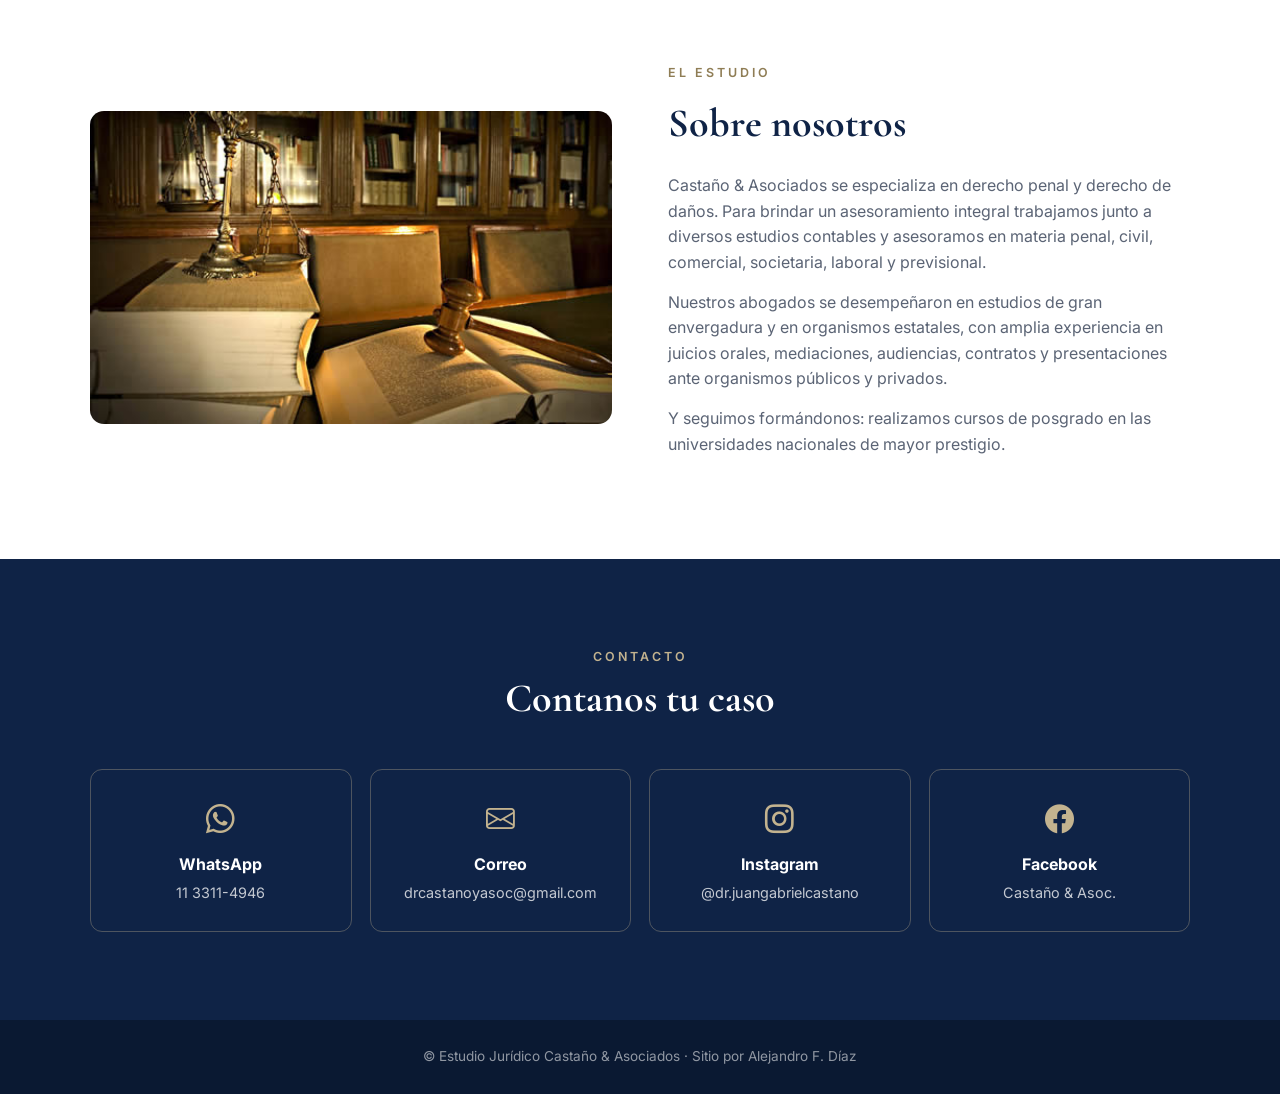
==== commit e1614a29: "Página nueva (variante A): servicios en texto, WhatsApp con el 9 - Rediseño con los colores del logo" ====
--- a/index.html
+++ b/index.html
@@ -1,175 +1,79 @@
 <!DOCTYPE html>
-<html lang="en">
+<html lang="es">
+<head>
+<meta charset="UTF-8">
+<meta name="viewport" content="width=device-width, initial-scale=1">
+<title>Estudio Jurídico Castaño &amp; Asociados — Abogados</title>
+<meta name="description" content="Estudio Jurídico Castaño &amp; Asociados: divorcios, alimentos, accidentes de tránsito, defensa al consumidor, sucesiones y derecho laboral. Consultanos por WhatsApp.">
+<meta name="theme-color" content="#0f2346">
+<meta property="og:type" content="website">
+<meta property="og:title" content="Estudio Jurídico Castaño &amp; Asociados">
+<meta property="og:description" content="Nuestra vocación es proteger tus derechos. Consultanos por WhatsApp.">
+<meta property="og:image" content="https://castanoyasoc-30ce2.web.app/img/logo-castano.png">
+<link rel="icon" type="image/png" sizes="48x48" href="img/android-icon-48x48.png">
+<link rel="apple-touch-icon" href="img/android-chrome-192x192.png">
+<link rel="preconnect" href="https://fonts.googleapis.com">
+<link rel="preconnect" href="https://fonts.gstatic.com" crossorigin>
+<link href="https://fonts.googleapis.com/css2?family=Cormorant+Garamond:wght@600;700&family=Inter:wght@400;500;600&display=swap" rel="stylesheet">
+<link rel="stylesheet" href="https://cdn.jsdelivr.net/npm/bootstrap-icons@1.11.3/font/bootstrap-icons.min.css">
+<link rel="stylesheet" href="estilo.css">
+</head>
+<body>
+<header><div class="wrap">
+  <a class="marca" href="#inicio"><img src="img/android-chrome-192x192.png" alt="">Castaño &amp; Asoc.</a>
+  <nav><a href="#servicios">Servicios</a><a href="#estudio">El estudio</a><a href="#contacto">Contacto</a></nav>
+  <a class="btn btn-oro" href="https://wa.me/5491133114946?text=Hola%2C%20quiero%20hacer%20una%20consulta." target="_blank" rel="noopener"><i class="bi bi-whatsapp"></i><span>Consultanos</span></a>
+</div></header>
 
-<head>
-  <meta charset="UTF-8">
-  <meta http-equiv="X-UA-Compatible" content="IE=edge">
-  <meta name="viewport" content="width=device-width, initial-scale=1.0">
-  <!-- CSS only -->
-  <link href="https://cdn.jsdelivr.net/npm/bootstrap@5.2.2/dist/css/bootstrap.min.css" rel="stylesheet"
-    integrity="sha384-Zenh87qX5JnK2Jl0vWa8Ck2rdkQ2Bzep5IDxbcnCeuOxjzrPF/et3URy9Bv1WTRi" crossorigin="anonymous">
-  <link rel="stylesheet" href="https://cdn.jsdelivr.net/npm/bootstrap-icons@1.9.1/font/bootstrap-icons.css">
-  <link href="estilo.css" rel="stylesheet">
-  <link rel="stylesheet" href="https://cdnjs.cloudflare.com/ajax/libs/animate.css/4.1.1/animate.min.css" />
+<main>
+<div class="hero" id="inicio"><div class="wrap">
+  <div>
+    <div class="eyebrow">Estudio Jurídico</div>
+    <h1>Nuestra vocación es proteger tus derechos.</h1>
+    <p>Especialistas en derecho penal y derecho de daños. Asesoramiento integral en materia civil, comercial, societaria, laboral y previsional.</p>
+    <div class="acciones">
+      <a class="btn btn-oro" href="https://wa.me/5491133114946?text=Hola%2C%20quiero%20hacer%20una%20consulta." target="_blank" rel="noopener"><i class="bi bi-whatsapp"></i>Escribinos por WhatsApp</a>
+      <a class="btn btn-linea" href="#servicios">Ver servicios</a>
+    </div>
+  </div>
+  <img src="img/logo-castano.png" alt="Logo de Castaño &amp; Asociados, Estudio Jurídico" width="420" height="420">
+</div></div>
 
-</head>
+<section class="servicios" id="servicios"><div class="wrap">
+  <div class="titulo"><div class="eyebrow">Servicios</div><h2>¿En qué te podemos ayudar?</h2></div>
+  <div class="grilla">
+    <div class="card"><i class="bi bi-heartbreak ico" aria-hidden="true"></i><h3>Divorcios</h3><p>¿Te querés divorciar? Por mutuo acuerdo o unilateral.</p><a class="mas" href="https://wa.me/5491133114946?text=Hola%2C%20quiero%20consultar%20por%20un%20divorcio." target="_blank" rel="noopener">Consultar →</a></div>
+    <div class="card"><i class="bi bi-people ico" aria-hidden="true"></i><h3>Alimentos y familia</h3><p>Reclamo de cuota alimentaria, cuidado personal y régimen de comunicación.</p><a class="mas" href="https://wa.me/5491133114946?text=Hola%2C%20quiero%20consultar%20por%20alimentos%20y%20familia." target="_blank" rel="noopener">Consultar →</a></div>
+    <div class="card"><i class="bi bi-car-front ico" aria-hidden="true"></i><h3>Accidentes de tránsito</h3><p>¿Te chocaron o chocaste? Cobrá tu indemnización.</p><a class="mas" href="https://wa.me/5491133114946?text=Hola%2C%20quiero%20consultar%20por%20un%20accidente%20de%20tr%C3%A1nsito." target="_blank" rel="noopener">Consultar →</a></div>
+    <div class="card"><i class="bi bi-bag-x ico" aria-hidden="true"></i><h3>Defensa al consumidor</h3><p>Reclamos por compras, productos y servicios que no cumplieron.</p><a class="mas" href="https://wa.me/5491133114946?text=Hola%2C%20quiero%20consultar%20por%20defensa%20al%20consumidor." target="_blank" rel="noopener">Consultar →</a></div>
+    <div class="card"><i class="bi bi-house-door ico" aria-hidden="true"></i><h3>Sucesiones</h3><p>Hacemos los trámites de tu herencia de principio a fin.</p><a class="mas" href="https://wa.me/5491133114946?text=Hola%2C%20quiero%20consultar%20por%20una%20sucesi%C3%B3n." target="_blank" rel="noopener">Consultar →</a></div>
+    <div class="card"><i class="bi bi-person-gear ico" aria-hidden="true"></i><h3>Derecho laboral</h3><ul><li>Despidos y suspensiones</li><li>Trabajo en negro, horas extras impagas</li><li>Accidentes de trabajo, reclamos ante la SRT</li><li>Incapacidades y mobbing</li></ul><a class="mas" href="https://wa.me/5491133114946?text=Hola%2C%20quiero%20consultar%20por%20un%20tema%20laboral." target="_blank" rel="noopener">Consultar →</a></div>
+  </div>
+</div></section>
 
-<body>
-  <nav class="navbar navbar-expand-md navbar-light ">
-    <div class="container-fluid">
-      <button class="navbar-toggler" type="button" data-bs-toggle="collapse" data-bs-target="#navbar-toggler"
-        aria-controls="navbarTogglerDemo01" aria-expanded="false" aria-label="Toggle navigation">
-        <span class="navbar-toggler-icon"></span>
-      </button>
-      <div class="collapse navbar-collapse" id="navbar-toggler">
-        <a class="navbar-brand" href="#principal">
-          <img src="img/android-chrome-192x192.png" width="50" alt="Logo Estudio">
-        </a>
-        <ul class="navbar-nav d-flex justify-content-center align-items-center">
-          <li class="nav-item">
-            <a class="nav-link" href="#quienes-somos">Quienes somos</a>
-          </li>
-          <li class="nav-item">
-            <a class="nav-link" href="#servicio">Nuestros servicios</a>
-          </li>
-          <li class="nav-item">
-            <a class="nav-link" href="#contacto">Contacto</a>
-          </li>
-        </ul>
-      </div>
-    </div>
-  </nav>
-  <!-- seccion principal -->
-  <section class="principal align-items-strech" id="principal">
-    <div class="div-principal d-flex flex-column justify-content-center align-items-center">
-      <img class="imagen-principal img-fluid" src="img/1Castaño-&-Asoc.-Perfil.png" width="1200" height="780"
-        alt="foto principal justicia">
-      <h1>Estudio Jurídico Castaño & Asociados</h1>
-      <h2>Nuestra vocación es proteger tus derechos.</h2>
-    </div>
-  </section>
-  <!-- Quienes somos -->
-<!--   <section class="quienes-somos seccion-oscura" id="quienes-somos">
-    <div class="contenedor">
-      <h2 class="seccion-titulo">Sobre Nosotros</h2>
-      <p class="seccion-texto">Estudio Jurídico Castaño & Asociados se especializa en derecho penal y derecho de daños.
-        En la actualidad, y a fin de satisfacer las necesidades de nuestros clientes,
-        y poder brindar un asesoramiento integral, trabajamos en conjunto con diversos estudios contables, y brindamos
-        asesoramiento en materia penal, civil, comercial, societaria, laboral y previsional.<br>
-      </p> 
+<section class="estudio" id="estudio"><div class="wrap">
+  <img src="img/bufete-de-abogados-1.jpg" alt="Oficina del estudio" loading="lazy">
+  <div>
+    <div class="eyebrow">El estudio</div>
+    <h2>Sobre nosotros</h2>
+    <p>Castaño &amp; Asociados se especializa en derecho penal y derecho de daños. Para brindar un asesoramiento integral trabajamos junto a diversos estudios contables y asesoramos en materia penal, civil, comercial, societaria, laboral y previsional.</p>
+    <p>Nuestros abogados se desempeñaron en estudios de gran envergadura y en organismos estatales, con amplia experiencia en juicios orales, mediaciones, audiencias, contratos y presentaciones ante organismos públicos y privados.</p>
+    <p>Y seguimos formándonos: realizamos cursos de posgrado en las universidades nacionales de mayor prestigio.</p>
+  </div>
+</div></section>
 
+<section class="contacto" id="contacto"><div class="wrap">
+  <div class="titulo"><div class="eyebrow">Contacto</div><h2>Contanos tu caso</h2></div>
+  <div class="canales">
+    <a class="canal" href="https://wa.me/5491133114946?text=Hola%2C%20quiero%20hacer%20una%20consulta." target="_blank" rel="noopener"><i class="bi bi-whatsapp" aria-hidden="true"></i><div><b>WhatsApp</b><span>11 3311-4946</span></div></a>
+    <a class="canal" href="mailto:drcastanoyasoc@gmail.com?subject=Consulta%20desde%20la%20web"><i class="bi bi-envelope" aria-hidden="true"></i><div><b>Correo</b><span>drcastanoyasoc@gmail.com</span></div></a>
+    <a class="canal" href="https://www.instagram.com/dr.juangabrielcastano/" target="_blank" rel="noopener"><i class="bi bi-instagram" aria-hidden="true"></i><div><b>Instagram</b><span>@dr.juangabrielcastano</span></div></a>
+    <a class="canal" href="https://www.facebook.com/profile.php?id=100085664975216" target="_blank" rel="noopener"><i class="bi bi-facebook" aria-hidden="true"></i><div><b>Facebook</b><span>Castaño &amp; Asoc.</span></div></a>
+  </div>
+</div></section>
+</main>
 
-      <p class="seccion-texto">Nuestros abogados tienen amplia experiencia en la práctica de todas las áreas del derecho, habiéndose
-        desempeñado en estudios de gran envergadura y organismos estatales, especialmente en la asistencia a juicios
-        orales, mediaciones, audiencias, confección de contratos y diversas presentaciones ante organismos públicos y
-        privados.<br></p>
-        <p class="seccion-texto">Asimismo, nuestros abogados se encuentran en constante perfeccionamiento, realizando cursos de postgrado en las
-        universidades nacionales de mayor prestigio para brindarle la mayor práctica profesional a nuestros clientes.<br></p>
-    </div>
-  </section>
-   -->
-   <section id="quienes-somos">
-  <div class="clearfix" >
-    <img src="img/bufete-de-abogados-1.jpg"  class="col-md-6 float-md-end mb-3 ms-md-3 img-fluid" alt="...">
-    <h2 class="seccion-titulo">Sobre Nosotros</h2>  
-    <p class="seccion-texto">Estudio Jurídico Castaño & Asociados se especializa en derecho penal y derecho de daños.
-      En la actualidad, y a fin de satisfacer las necesidades de nuestros clientes,
-      y poder brindar un asesoramiento integral, trabajamos en conjunto con diversos estudios contables, y brindamos
-      asesoramiento en materia penal, civil, comercial, societaria, laboral y previsional.<br>
-    </p> 
-
-
-    <p class="seccion-texto">Nuestros abogados tienen amplia experiencia en la práctica de todas las áreas del derecho, habiéndose
-      desempeñado en estudios de gran envergadura y organismos estatales, especialmente en la asistencia a juicios
-      orales, mediaciones, audiencias, confección de contratos y diversas presentaciones ante organismos públicos y
-      privados.<br></p>
-      <p class="seccion-texto">Asimismo, nuestros abogados se encuentran en constante perfeccionamiento, realizando cursos de postgrado en las
-      universidades nacionales de mayor prestigio para brindarle la mayor práctica profesional a nuestros clientes.<br></p>
-  </div>
-
-</section>
-  <!-- Nuestros Servicios -->
-
-  <section class="servicio seccion-clara" id="servicio">
-    <div class="container text-center">
-      <div class="row">
-        <div class="columna col-12 col-md-4">
-          <img src="img/4divorcio.png" width="75%" alt="">
-        </div>
-        <div class=" columna col-12 col-md-4">
-          <img src="img/3alimentos.png" width="75%" alt="">
-        </div>
-        <div class=" columna col-12 col-md-4">
-          <img src="img/5te_chocaron.png" width="75%" alt="">
-        </div>
-        <div class="columna col-12 col-md-4">
-          <img src="img/1def_consumidor.png" width="75%" alt="">
-        </div>
-         <div class=" columna col-12 col-md-4">
-          <img src="img/2sucesiones-removebg-preview (1).png" width="75%" alt="">
-        </div>
-        <div class=" columna col-12 col-md-4  ">
-          <img src="img/2sucesiones.png" width="75%" alt="">
-        </div>
-      </div>
-    </div>
-  </section>
-
-  <!-- Contacto -->
-  <section class="contacto seccion-oscura" id="contacto">
-    <div class="contenedor">
-      <div class="contenedor text-center rectangulo d-flex justify-content-evenly">
-        <div class="row">
-          <div class="col-12 col-md-4 seccion-titulo">
-            Comuníquese con <br>nostros
-          </div>
-          <div class="col-12 col-md-4 descripcion">
-            Envíenos su consulta
-          </div>
-          <div class="col-12 col-md-4">
-            <a href="mailto:drcastanoyasoc@gmail.com">
-              <button type="button">
-                Contacto
-                <i class="bi bi-envelope-check-fill"></i>
-              </button>
-            </a>
-          </div>
-          <div class="seccion-oscura d-flex flex-column align-items-center justify-content-center">
-            <p class="footer-texto text-center">Contáctese a traves de nuestras redes sociales</p>
-            <div class="iconos-redes-sociales d-flex flex-wrap align-items-center justify-content-center">
-              <a href="https://wa.me/541133114946" target="_blank" rel="noopener noreferrer">
-                <i class="bi bi-whatsapp"></i>
-              </a>
-              <a href="https://www.facebook.com/profile.php?id=100085664975216&mibextid=ZbWKwL" target="_blank"
-                rel="noopener noreferrer">
-                <i class="bi bi-facebook"></i>
-              </a>
-              <a href="https://www.instagram.com/dr.juangabrielcastano/" target="_blank" rel="noopener noreferrer">
-                <i class="bi bi-instagram"></i>
-              </a>
-              <!-- <a href="mailto:drcastanoyasoc@gmail.com" target="_blank" rel="noopener noreferrer">
-                <i class="bi bi-envelope"></i>
-              </a> -->
-            </div>
-          </div>
-        </div>
-      </div>
-    </div>
-  </section>
-
-  <!-- Pie de pagina (footer) -->
-  <footer class="seccion-oscura d-flex flex-column align-items-center justify-content-center">
-    <div class="derechos-de-autor">Creado por Alejandro F. Díaz (2022) &#169;</div>
-  </footer>
-
-
-
-
-  <!-- JavaScript Bundle with Popper -->
-  <script src="https://cdn.jsdelivr.net/npm/bootstrap@5.2.2/dist/js/bootstrap.bundle.min.js"
-    integrity="sha384-OERcA2EqjJCMA+/3y+gxIOqMEjwtxJY7qPCqsdltbNJuaOe923+mo//f6V8Qbsw3"
-    crossorigin="anonymous"></script>
-
+<footer>© Estudio Jurídico Castaño &amp; Asociados · Sitio por Alejandro F. Díaz</footer>
+<a class="wsp" href="https://wa.me/5491133114946?text=Hola%2C%20quiero%20hacer%20una%20consulta." target="_blank" rel="noopener" aria-label="Escribinos por WhatsApp"><i class="bi bi-whatsapp"></i></a>
 </body>
-
-</html>+</html>
--- a/estilo.css
+++ b/estilo.css
@@ -1,243 +1,96 @@
-/* BARRA DE NAVEGACION */
-.navbar {
-  padding: 1rem;
-  background: rgb(08, 29, 66);
-  position: sticky; /* Posicionamos el elemento con el valor sticky */
-  top: 0; 
+/* Estudio Jurídico Castaño & Asociados — colores tomados del logo */
+:root{--azul:#0f2346;--azul2:#16305c;--oro:#c3b38f;--oro2:#8f7d55;--tinta:#1c2333;--gris:#5b6475;--fondo:#f6f4ef}
+*{box-sizing:border-box;margin:0;padding:0}
+html{scroll-behavior:smooth;scroll-padding-top:76px}
+body{font-family:Inter,system-ui,-apple-system,"Segoe UI",sans-serif;color:var(--tinta);background:#fff;line-height:1.6}
+a{color:inherit;text-decoration:none}
+img{max-width:100%}
+.wrap{max-width:1140px;margin:0 auto;padding:0 20px}
 
+/* Barra superior */
+header{position:sticky;top:0;z-index:10;background:var(--azul);color:#fff;border-bottom:1px solid rgba(195,179,143,.35)}
+header .wrap{display:flex;align-items:center;justify-content:space-between;height:68px;gap:16px}
+.marca{display:flex;align-items:center;gap:10px;font-family:'Cormorant Garamond',Georgia,serif;font-size:1.35rem;font-weight:700;letter-spacing:.3px}
+.marca img{width:40px;height:40px;border-radius:6px}
+header nav{display:flex;gap:28px;font-size:.92rem}
+header nav a{opacity:.85}
+header nav a:hover{opacity:1;color:var(--oro)}
+
+/* Botones */
+.btn{display:inline-flex;align-items:center;gap:8px;padding:12px 22px;border-radius:6px;font-weight:600;font-size:.95rem;transition:transform .15s,box-shadow .15s}
+.btn:hover{transform:translateY(-1px);box-shadow:0 6px 18px rgba(0,0,0,.18)}
+.btn-oro{background:var(--oro);color:var(--azul)}
+.btn-linea{border:1.5px solid rgba(255,255,255,.55);color:#fff}
+header .btn{padding:9px 16px;font-size:.88rem}
+
+/* Portada */
+.hero{background:linear-gradient(135deg,var(--azul) 0%,var(--azul2) 100%);color:#fff;padding:84px 0 92px}
+.hero .wrap{display:grid;grid-template-columns:1.25fr 1fr;gap:56px;align-items:center}
+.eyebrow{color:var(--oro);letter-spacing:3px;font-size:.78rem;font-weight:600;text-transform:uppercase}
+.hero h1{font-family:'Cormorant Garamond',Georgia,serif;font-size:3.4rem;line-height:1.08;margin:14px 0 20px;font-weight:700}
+.hero p{font-size:1.08rem;opacity:.88;max-width:520px}
+.acciones{display:flex;gap:14px;margin-top:32px;flex-wrap:wrap}
+.hero img{width:100%;max-width:420px;justify-self:end;border-radius:14px;box-shadow:0 30px 60px rgba(0,0,0,.35)}
+
+/* Secciones */
+section{padding:88px 0}
+.titulo{text-align:center;margin-bottom:48px}
+.titulo h2{font-family:'Cormorant Garamond',Georgia,serif;font-size:2.5rem;color:var(--azul);margin-top:8px;line-height:1.15}
+.titulo .eyebrow{color:var(--oro2)}
+
+/* Servicios */
+.servicios{background:var(--fondo)}
+.grilla{display:grid;grid-template-columns:repeat(3,1fr);gap:22px}
+.card{background:#fff;border:1px solid #e7e2d6;border-radius:12px;padding:30px 28px;display:flex;flex-direction:column;transition:border-color .15s,box-shadow .15s}
+.card:hover{border-color:var(--oro);box-shadow:0 12px 28px rgba(15,35,70,.08)}
+.card .ico{font-size:1.7rem;color:var(--oro2);background:#f3efe4;width:54px;height:54px;border-radius:10px;display:grid;place-items:center;margin-bottom:18px}
+.card h3{font-size:1.15rem;color:var(--azul);margin-bottom:6px}
+.card p{color:var(--gris);font-size:.94rem}
+.card ul{color:var(--gris);font-size:.9rem;margin:6px 0 0 18px}
+.card .mas{margin-top:auto;padding-top:18px;color:var(--azul);font-weight:600;font-size:.9rem}
+.card .mas:hover{color:var(--oro2)}
+
+/* El estudio */
+.estudio .wrap{display:grid;grid-template-columns:1fr 1fr;gap:56px;align-items:center}
+.estudio img{width:100%;border-radius:14px}
+.estudio h2{font-family:'Cormorant Garamond',Georgia,serif;font-size:2.5rem;color:var(--azul);margin:8px 0 18px}
+.estudio p{color:var(--gris);margin-bottom:14px}
+.estudio .eyebrow{color:var(--oro2)}
+
+/* Contacto */
+.contacto{background:var(--azul);color:#fff}
+.contacto .titulo h2{color:#fff}
+.contacto .titulo .eyebrow{color:var(--oro)}
+.canales{display:grid;grid-template-columns:repeat(4,1fr);gap:18px}
+.canal{border:1px solid rgba(195,179,143,.35);border-radius:12px;padding:26px;text-align:center;transition:background .15s}
+.canal:hover{background:rgba(255,255,255,.05)}
+.canal i{font-size:1.8rem;color:var(--oro)}
+.canal b{display:block;margin:10px 0 2px}
+.canal span{opacity:.75;font-size:.9rem;word-break:break-word}
+
+footer{background:#0a1932;color:rgba(255,255,255,.55);text-align:center;font-size:.85rem;padding:26px 20px}
+
+/* Botón flotante de WhatsApp */
+.wsp{position:fixed;right:22px;bottom:22px;z-index:20;width:60px;height:60px;border-radius:50%;background:#25d366;color:#fff;display:grid;place-items:center;font-size:1.8rem;box-shadow:0 8px 24px rgba(0,0,0,.25)}
+
+@media (max-width:860px){
+  header nav{display:none}
+  header .btn span{display:none}
+  .hero{padding:52px 0 60px}
+  .hero .wrap,.estudio .wrap{grid-template-columns:1fr;gap:36px}
+  .hero h1{font-size:2.4rem}
+  .hero img{justify-self:center;max-width:300px}
+  .grilla{grid-template-columns:1fr}
+  .canales{grid-template-columns:1fr 1fr}
+  section{padding:60px 0}
+  .titulo h2,.estudio h2{font-size:2rem}
 }
-
-.navbar-collapse {
-  align-items: center;
-  justify-content: space-between;
-
+@media (max-width:560px){
+  .canales{grid-template-columns:1fr;gap:12px}
+  .canal{display:flex;align-items:center;gap:16px;text-align:left;padding:16px 20px}
+  .canal b{margin:0}
+  .canal span{display:block}
 }
-.navbar-light .navbar-toggler {
-  border-color: white ;
+@media (max-width:400px){
+  .marca{font-size:1.15rem}
 }
-
-.navbar-light .navbar-toggler  .navbar-toggler-icon {
-  background-image: url("data:image/svg+xml;charset=utf8,%3Csvg viewBox='0 0 30 30' xmlns='http://www.w3.org/2000/svg'%3E%3Cpath stroke='rgba(255, 255, 255, 0.85)' stroke-width='2' stroke-linecap='round' stroke-miterlimit='10' d='M4 7h22M4 15h22M4 23h22'/%3E%3C/svg%3E");
-}
-.nav-link {
-  color: white;
-
-}
-
-.div-principal h2 {
-  font-size: 1.5rem;
-  color: #615151;
-
-}
-
-
-/* estilos generales */
-section {
-  display: flex;
-  flex-direction: column;
-  align-items: center;
-  font-family: 'Times New Roman', Times, serif;
-  justify-content: center;
-  padding: 10% 0;
-}
-
-h1 {
-  font-size: 2.5rem;
-  font-family: sans-serif;
-}
-
-h2 {
-  font-size: 1.5rem;
-  font-family: sans-serif;
-  text-align: center;
-}
-
-.seccion-titulo {
-  font-size: 2rem;
-  padding: 15px 0;
-  justify-content: center;
-  font-family: sans-serif;
-}
-
-.seccion-texto {
-  font-size: 1.2rem;
-  justify-content: left;
-}
-
-.seccion-texto:first-letter {
-	margin-left: 25px;
-}
-
-.seccion-oscura {
-  color: white;
-  background-color: rgb(08, 29, 66);
-}
-
-.imagen-principal {
-  width: 300px;
-  height: 300px;
-  border-radius: 50%;
-  margin: 20px;
-}
-
-/* seccion principal */
-.principal {
-  background-color: white;
-  min-height: 450px;
-  text-align: center;
-  padding: 10% 0;
-}
-
-/* Quienes somos */
-.quienes-somos {
-  height: 75%;
-  padding: 10px;
-}
-
-
-.quienes-somos .contenedor {
-  max-width: 1000px;
-  text-align:justify;
-  padding: 0px 10px;
-}
-
-.clearfix{
-  padding: 25px;
-}
-.servicio {
-  padding: 10% 0;
-}
-
-.servicio .columna {
-  display: flex;
-  flex-direction: column;
-  align-items: center;
-  justify-content: space-between;
-  transition: all 0.2 ease-in;
-  overflow: hidden;
-  
-}
-
-.servicio .columna:hover {
-  /* background-color: rgb(08, 29, 66); */
-  -webkit-transform: scale(1.1);
-  transform: scale(1.1);
-
-}
-
-.contacto .contenedor {
-  max-width: 1100px;
-  min-height: 200px;
-  padding: 2% 0;
-  margin: 5px;
-}
-
-.contacto .rectangulo {
-  margin-top: 2rem;
-  /* background-color: rgb(13,110,253); */
-  border-radius: 10px;
-  box-shadow: 0px 1px 4px 1px white;
-  
-}
-
-.contacto .row {
-  width: 100%;
-  display: flex;
-  align-items: center;
-
-}
-
-.contacto .descripcion {
-  color: white;
-  font-size: 1.2rem;
-}
-
-.contacto button {
-  color: white;
-  font-weight: bold;
-  background-color: transparent;
-  border: 2px solid white;
-  padding: 1.25em 2em;
-  margin: 10px;
-  border-radius: 100px;
-  transition: all 0.2s ease-in-out;
-}
-
-.contacto button:hover {
-  background-color: white;
-  color: black;
-
-}
-
-.contacto button i {
-  color: white;
-  font-size: 1.3rem;
-  transition: all 0.2s ease-in-out;
-
-}
-
-.contacto button:hover i {
-  color: black;
-
-}
-
-footer {
-  min-height: 200px;
-  
-}
-
-.footer-texto {
-  font-size: 1.5rem;
-  padding: 20px;
-  margin-bottom: 30px;
-  font-family: 'Quicksand', sans-serif;
-}
-
-.iconos-redes-sociales a {
-  width: 50px;
-  height: 50px;
-  display: flex;
-  align-items: center;
-  justify-content: center;
-  padding: 2px;
-  margin: 10px;
-  border: 2px solid white;
-  border-radius: 50%;
-  transition: all 0.2s ease-in;
-}
-
-.iconos-redes-sociales i {
-  color: white;
-  font-size: 1.5rem;
-  transition: all 0.2s ease-in;
-}
-
-.iconos-redes-sociales a:hover {
-  background-color: white;
-  border: 2px solid rgb(13, 110, 253);
-}
-
-.iconos-redes-sociales a:hover i {
-  color: black;
-}
-
-.derechos-de-autor {
-  font-size: 15px;
-  color: #aeaeae;
-  /* padding: 10% 0 ; */
-}
-
-/* responsive */
-@media screen and (max-width:767px) {
-  .navbar-brand {
-    display: none;
-    /* desaparece el logo */
-    
-  }
-}
-
-@media screen and (min-width:700px) {
-  .div-secundario-imagen {
-    max-width: 600px;
-  }
-}
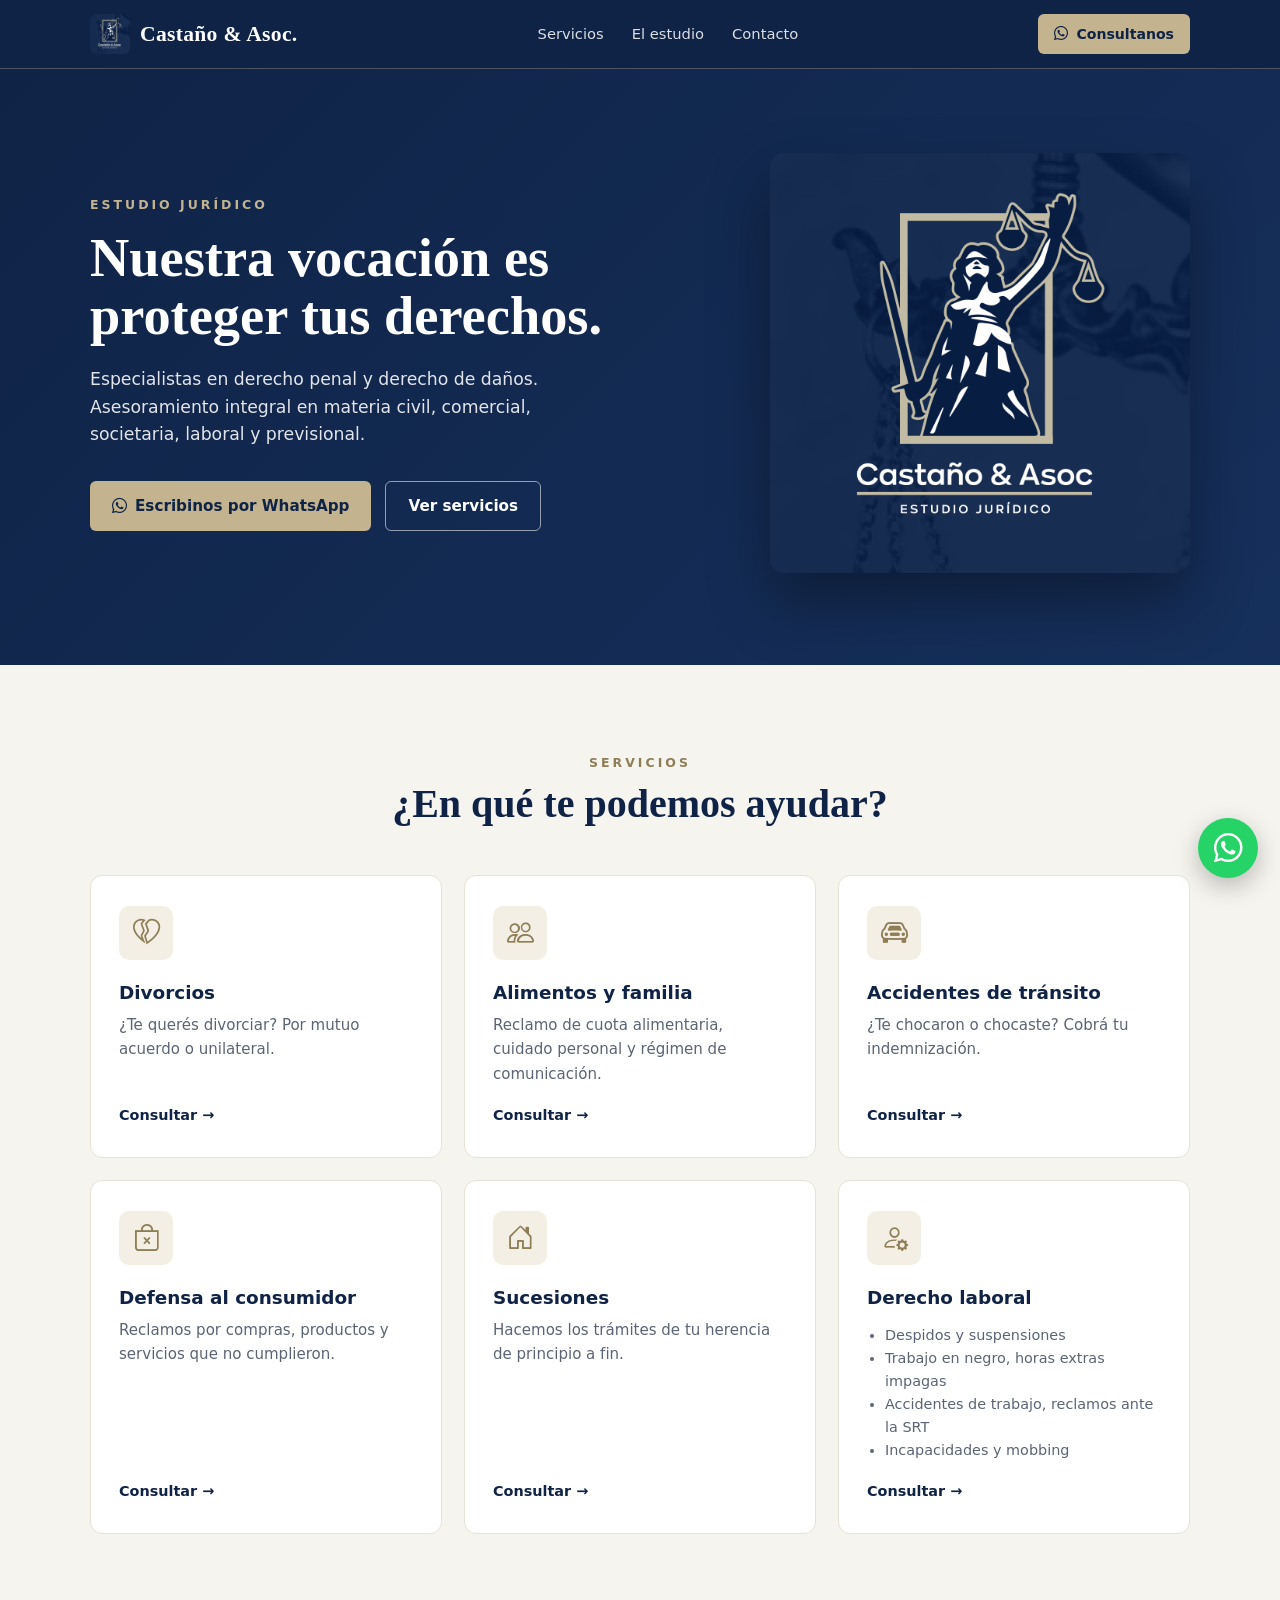
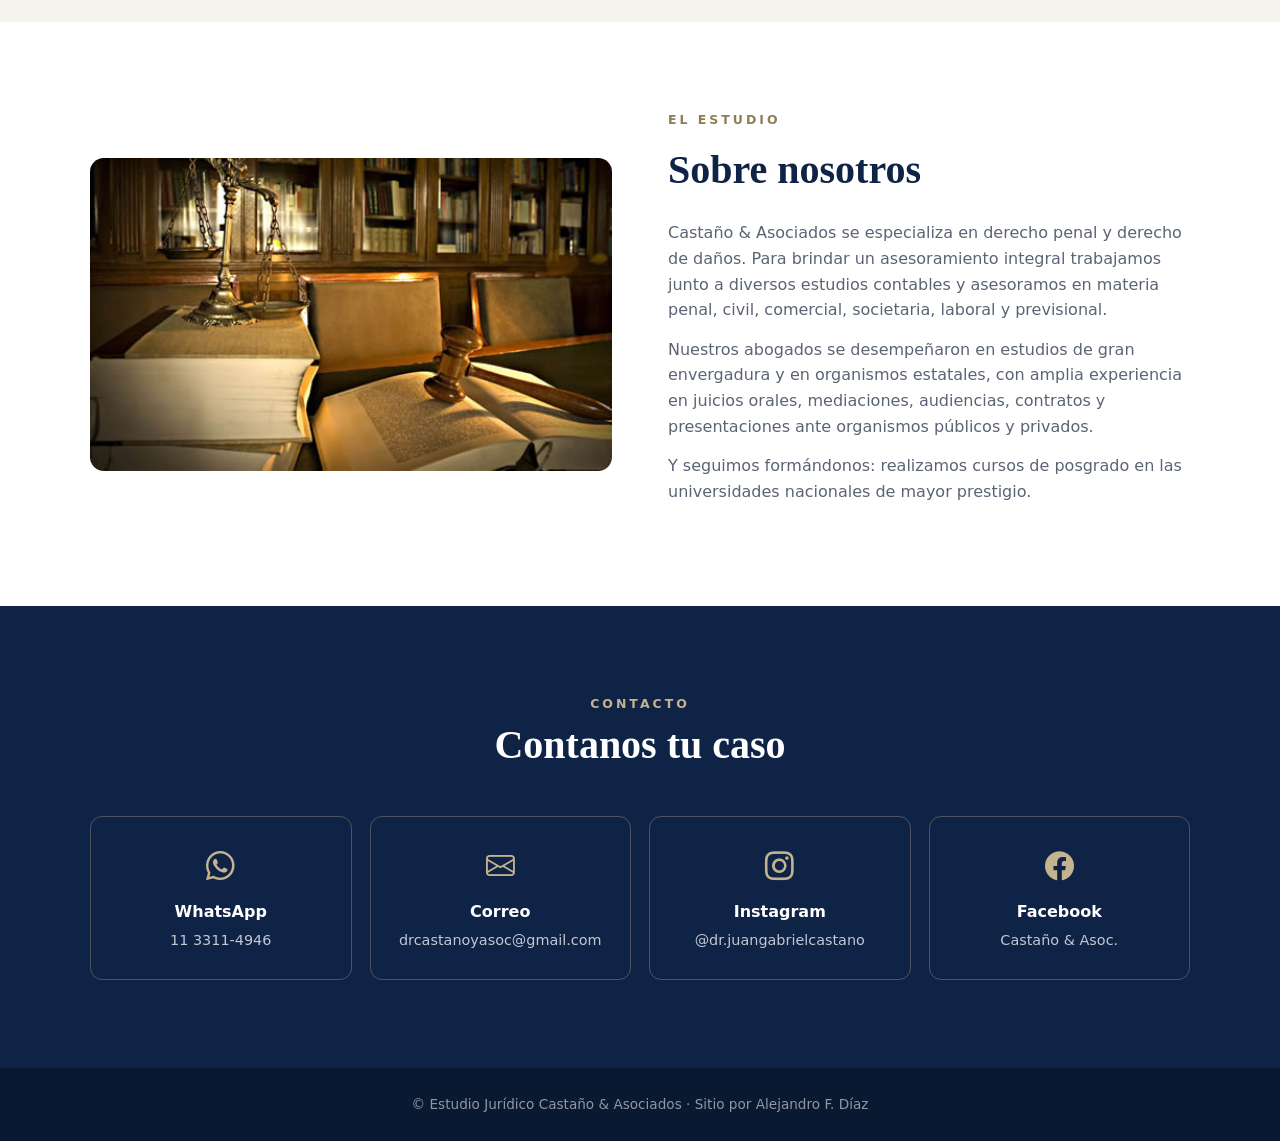
==== commit 724a02a1: "Seguridad: CSP, encabezados de Firebase, SRI y fuera los robots rotos - Política de contenido (CSP) " ====
--- a/index.html
+++ b/index.html
@@ -3,6 +3,8 @@
 <head>
 <meta charset="UTF-8">
 <meta name="viewport" content="width=device-width, initial-scale=1">
+<meta http-equiv="Content-Security-Policy" content="default-src 'none'; style-src 'self' https://fonts.googleapis.com https://cdn.jsdelivr.net; font-src https://fonts.gstatic.com https://cdn.jsdelivr.net; img-src 'self'; base-uri 'none'; form-action 'none'; upgrade-insecure-requests">
+<meta name="referrer" content="strict-origin-when-cross-origin">
 <title>Estudio Jurídico Castaño &amp; Asociados — Abogados</title>
 <meta name="description" content="Estudio Jurídico Castaño &amp; Asociados: divorcios, alimentos, accidentes de tránsito, defensa al consumidor, sucesiones y derecho laboral. Consultanos por WhatsApp.">
 <meta name="theme-color" content="#0f2346">
@@ -15,7 +17,7 @@
 <link rel="preconnect" href="https://fonts.googleapis.com">
 <link rel="preconnect" href="https://fonts.gstatic.com" crossorigin>
 <link href="https://fonts.googleapis.com/css2?family=Cormorant+Garamond:wght@600;700&family=Inter:wght@400;500;600&display=swap" rel="stylesheet">
-<link rel="stylesheet" href="https://cdn.jsdelivr.net/npm/bootstrap-icons@1.11.3/font/bootstrap-icons.min.css">
+<link rel="stylesheet" href="https://cdn.jsdelivr.net/npm/bootstrap-icons@1.11.3/font/bootstrap-icons.min.css" integrity="sha384-XGjxtQfXaH2tnPFa9x+ruJTuLE3Aa6LhHSWRr1XeTyhezb4abCG4ccI5AkVDxqC+" crossorigin="anonymous">
 <link rel="stylesheet" href="estilo.css">
 </head>
 <body>
